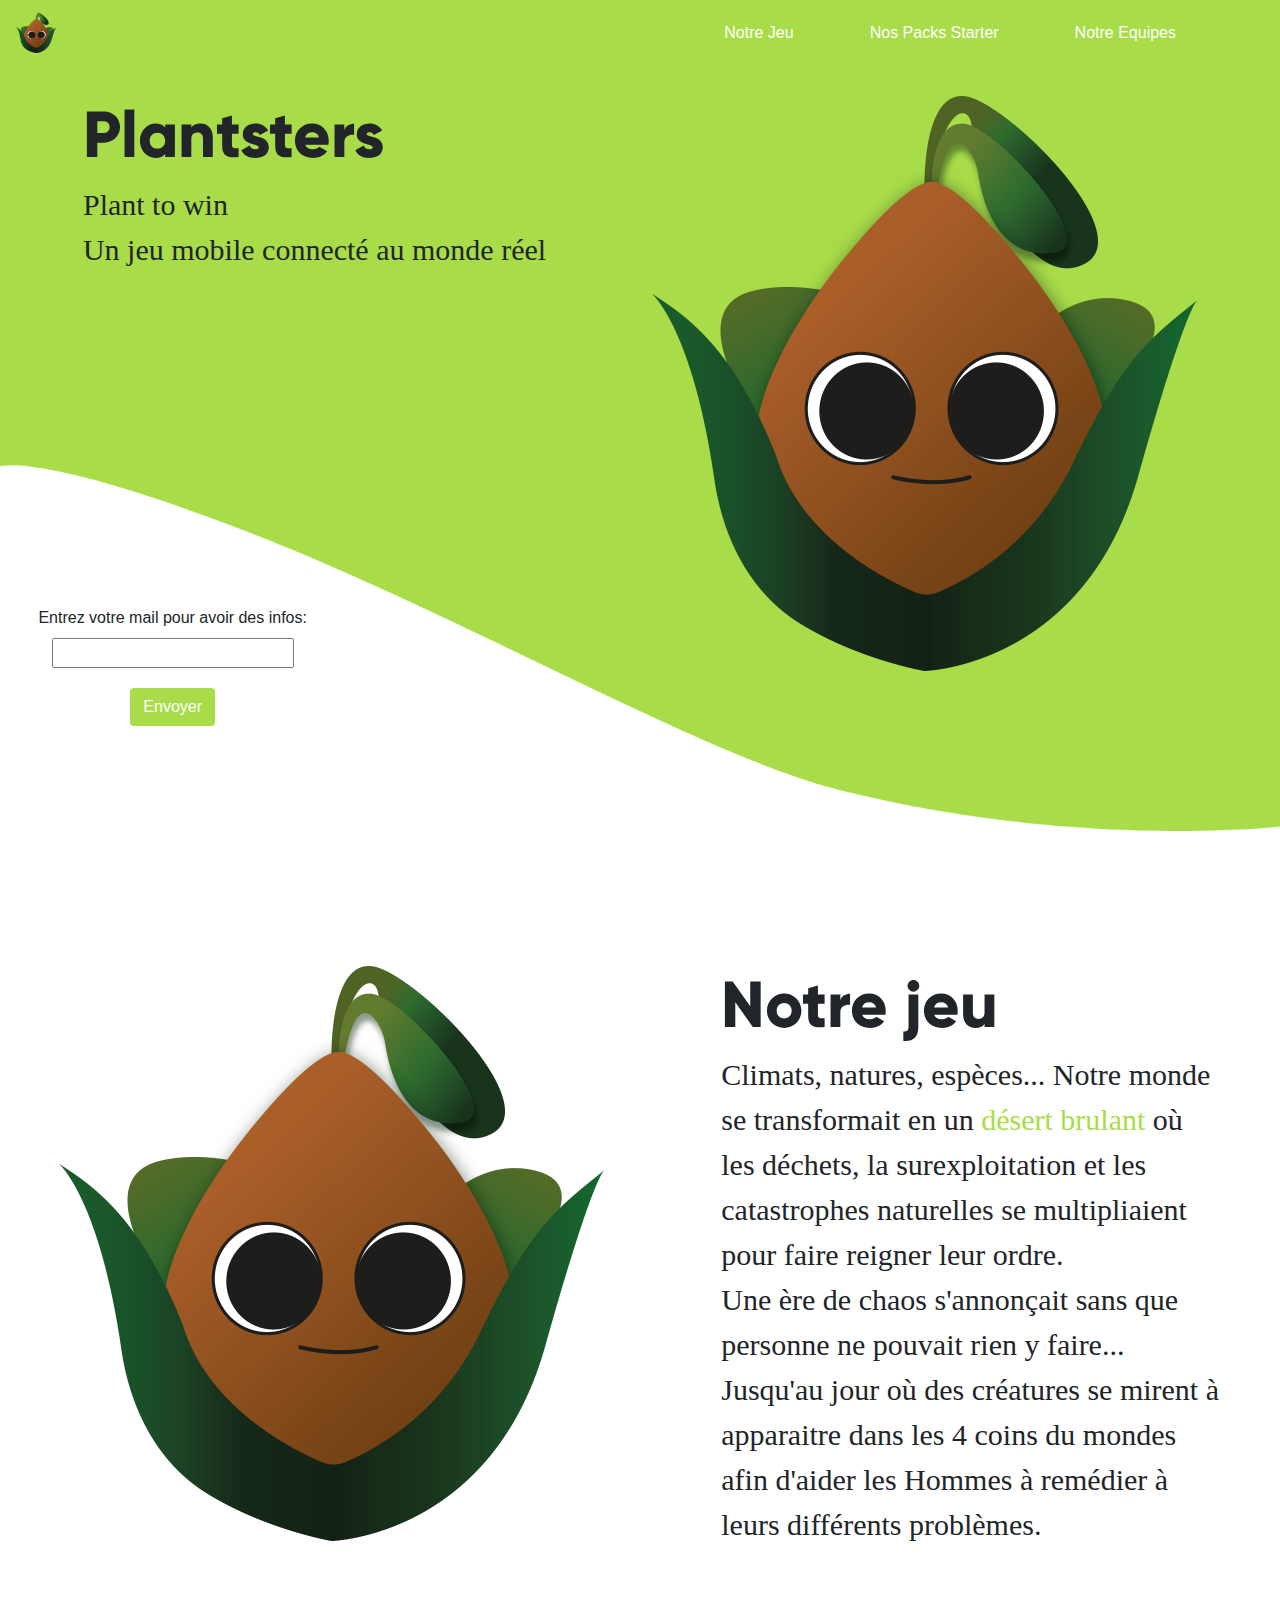
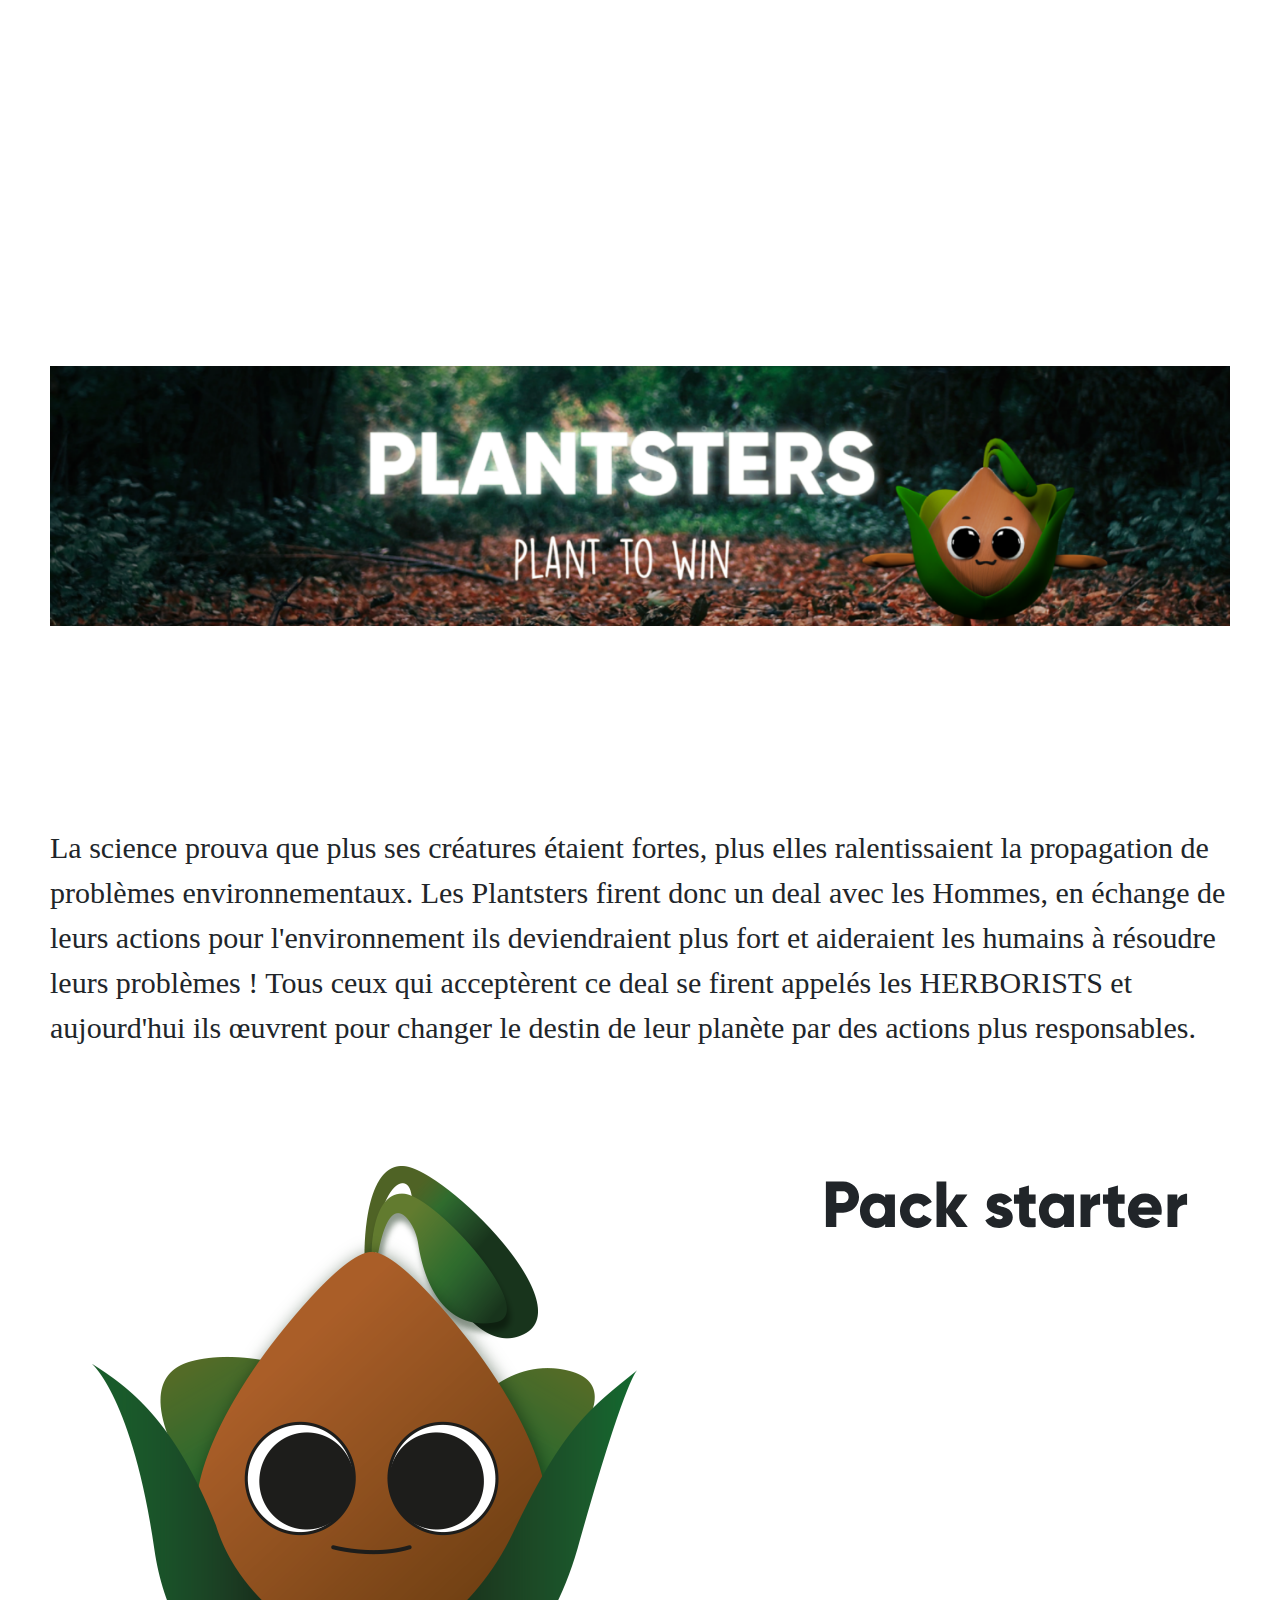
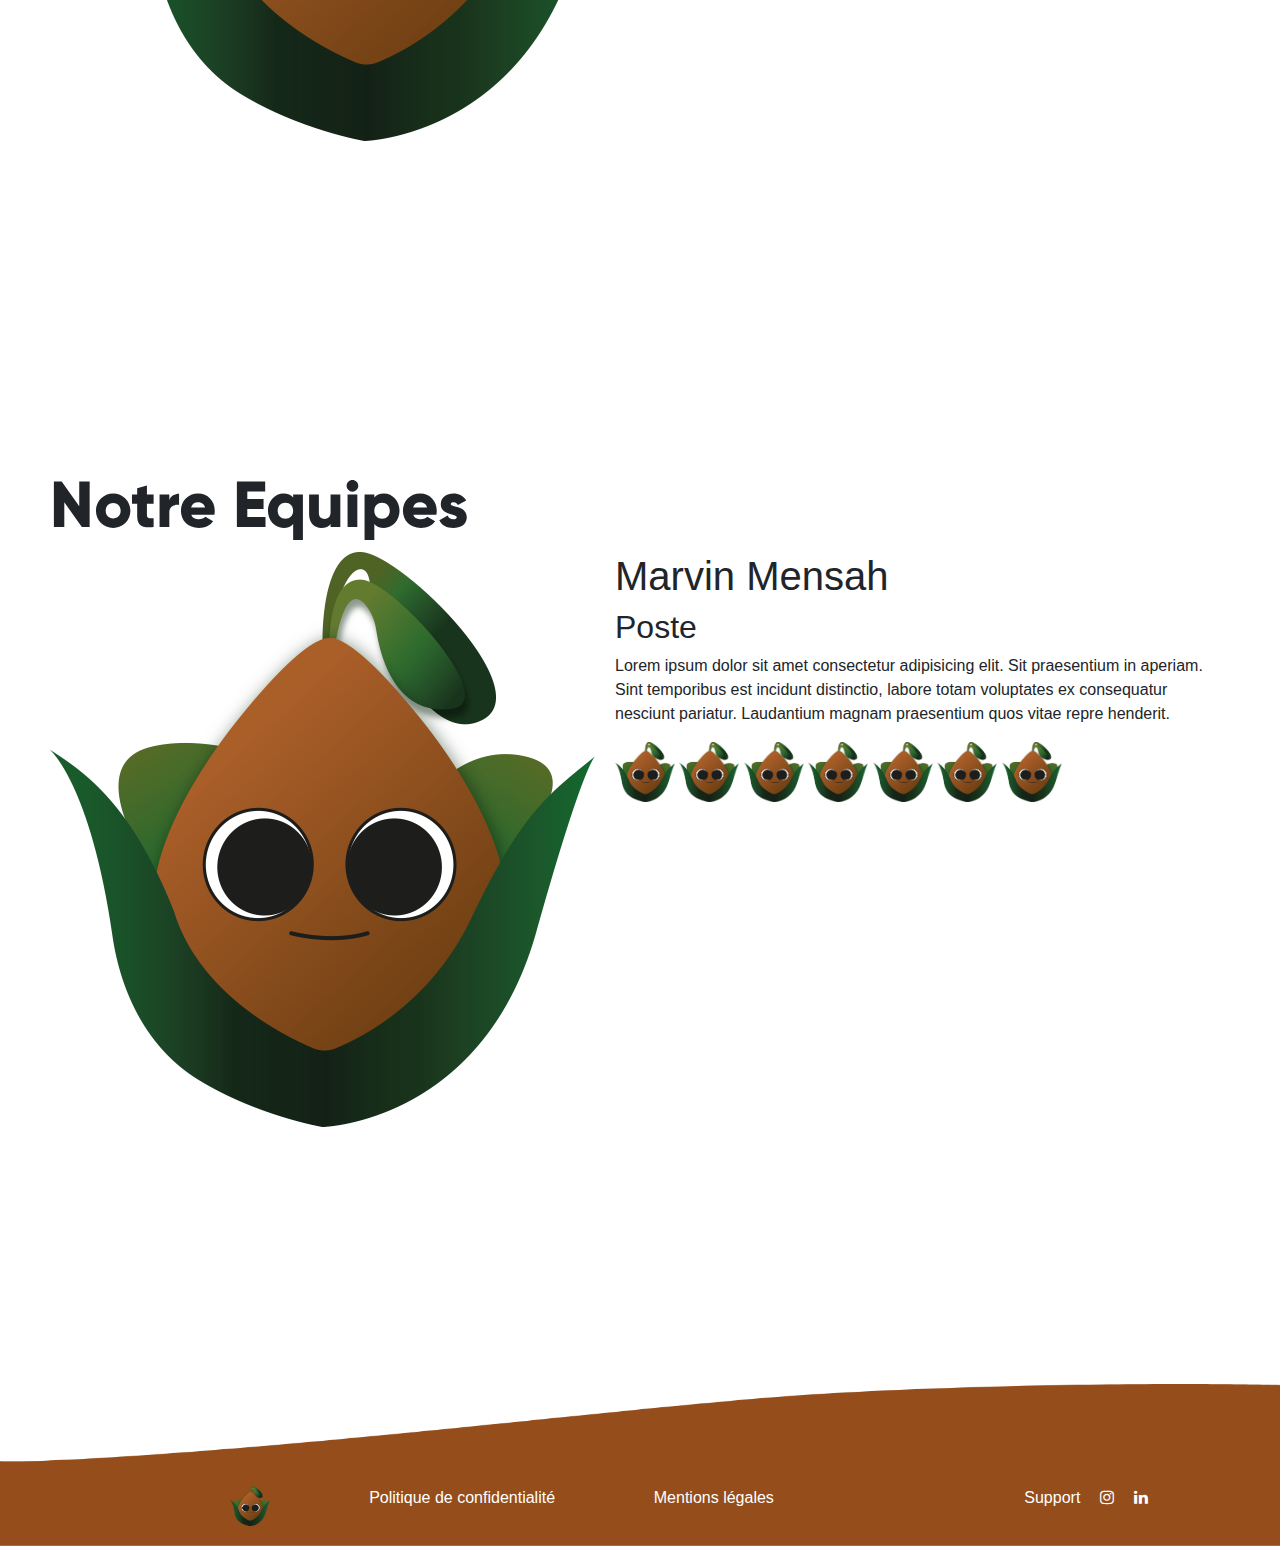
==== index.html @ a1c8909c "form" ====
<!DOCTYPE html>
<html lang="en">
  <head>
    <meta charset="UTF-8" />
    <meta name="viewport" content="width=device-width, initial-scale=1.0" />
    <meta http-equiv="X-UA-Compatible" content="ie=edge" />
    <title>Document</title>
    <link href="style.css" rel="stylesheet" />
    <link
      rel="stylesheet"
      href="./assets/font-awesome/css/font-awesome.min.css"
    />
    <link
      rel="stylesheet"
      href="https://maxcdn.bootstrapcdn.com/bootstrap/4.0.0/css/bootstrap.min.css"
      integrity="sha384-Gn5384xqQ1aoWXA+058RXPxPg6fy4IWvTNh0E263XmFcJlSAwiGgFAW/dAiS6JXm"
      crossorigin="anonymous"
    />
    <link href="assets/fonts/Gilroy-ExtraBold.otf" rel="stylesheet">
    <link href="assets/fonts/Gilroy-Light.otf" rel="stylesheet">
  </head>
  <body>
    <!-- NAVBAR -->
    <nav
      class="navbar navbar-expand-lg navbar-light sticky-top bgColorGreen"
      id="navbar"
    >
      <a class="navbar-brand" href="#">
        <img src="assets/imgs/logo.png" width="40" height="40" alt="" />
      </a>
      <button
        class="navbar-toggler"
        type="button"
        data-toggle="collapse"
        data-target="#navbarNavAltMarkup"
        aria-controls="navbarNavAltMarkup"
        aria-expanded="false"
        aria-label="Toggle navigation"
      >
        <span class="navbar-toggler-icon"></span>
      </button>
      <div class="collapse navbar-collapse" id="navbarNavAltMarkup">
        <ul class="navbar-nav ml-auto">
          <li>
            <a class="nav-item nav-link active" href="#section2">Notre Jeu</a>
          </li>
          <li>
            <a class="nav-item nav-link active" href="#section4"
              >Nos Packs Starter</a
            >
          </li>
          <li>
            <a class="nav-item nav-link active" href="#section5"
              >Notre Equipes
            </a>
          </li>
        </ul>
      </div>
    </nav>
    <!-- FIN NAVBAR -->

    <!-- 1 ECRAN -->
    <div class="flexContainerRow padding30 bgGreen" id="section1">
      <div>
        <h1 class="title">Plantsters</h1>
        <p class="text">
          Plant to win<br />Un jeu mobile connecté au monde réel
        </p>
      </div>

      <form action="" method="get" class="form">
        <div class="colForm">
          <label for="name">Entrez votre mail pour avoir des infos: </label>
          <input type="text" name="name" id="name" required>
          <button type="button" class="btn">Envoyer</button>
        </div>
      </form>

      <img src="./assets/imgs/logo.png" />
    </div>
    <!-- Fin 1 ECRAN -->
    <!-- 2 ECRAN -->
    <div class="flexContainerRow" id="section2">
      <img src="assets/imgs/logo.png" />
      <div class="textEcran2">
        <h1 class="title">Notre jeu</h1>
        <p class="text">
          Climats, natures, espèces... Notre monde se transformait en un
          <span class="colorGreen">désert brulant</span> où les déchets, la
          surexploitation et les catastrophes naturelles se multipliaient pour
          faire reigner leur ordre.<br />
          Une ère de chaos s'annonçait sans que personne ne pouvait rien y
          faire... Jusqu'au jour où des créatures se mirent à apparaitre dans
          les 4 coins du mondes afin d'aider les Hommes à remédier à leurs
          différents problèmes.
        </p>
      </div>
    </div>
    <!-- Fin 2 ECRAN -->
    <!-- 3 ECRAN -->
    <div class="flexContainerCol" id="section3">
      <img src="assets/imgs/banniere.png" />
      <p class="text">
        La science prouva que plus ses créatures étaient fortes, plus elles
        ralentissaient la propagation de problèmes environnementaux. Les
        Plantsters firent donc un deal avec les Hommes, en échange de leurs
        actions pour l'environnement ils deviendraient plus fort et aideraient
        les humains à résoudre leurs problèmes ! Tous ceux qui acceptèrent ce
        deal se firent appelés les HERBORISTS et aujourd'hui ils œuvrent pour
        changer le destin de leur planète par des actions plus responsables.
      </p>
    </div>
    <!-- Fin 3 ECRAN -->

    <!-- 4 ECRAN -->
    <div class="flexContainerRow" id="section4">
      <img src="assets/imgs/logo.png" />
      <h1 class="title">Pack starter</h1>
    </div>
    <!-- Fin 4 ECRAN -->

    <!-- 5 ECRAN -->
    <div class="flexContainerRow" id="section1">
      <div class="flexContainerCol">
          <h1 class="title">Notre Equipes</h1>
      
     
      <div class="flexContainerRow">
          <img src="assets/imgs/logo.png"></img>
          
          <div class="description-ekip">
              <h1> Marvin Mensah</h1>
              <h2> Poste</h2>
              <p> Lorem ipsum dolor sit amet consectetur adipisicing elit. Sit praesentium in 
                aperiam. Sint temporibus est incidunt distinctio, labore totam voluptates ex 
                consequatur nesciunt pariatur. Laudantium magnam praesentium quos vitae repre
                henderit.</p>

              <div class="profil-container">
                <img src="assets/imgs/logo.png"></img>
                <img src="assets/imgs/logo.png"></img>
                <img src="assets/imgs/logo.png"></img>
                <img src="assets/imgs/logo.png"></img>
                <img src="assets/imgs/logo.png"></img>
                <img src="assets/imgs/logo.png"></img>
                <img src="assets/imgs/logo.png"></img>

              </div>
          </div>
      </div>
    </div>
  </div>
    <!-- Fin 5 ECRAN -->
    <!-- Footer -->
    <div class="flexRow">
      <div class="gauche">
        <a href="#"
          ><img src="assets/imgs/logo.png" width="40" height="40" alt=""
        /></a>
        <a href="#">
          <p>Politique de confidentialité</p>
        </a>
        <a href="#">
          <p>Mentions légales</p>
        </a>
      </div>
      <div class="droit">
        <a class="item">
          <p>Support</p>
        </a>
        <a class="item">
          <i class="fa fa-instagram" aria-hidden="true"></i>
        </a>
        <a class="item">
          <i class="fa fa-linkedin" aria-hidden="true"></i>
        </a>
      </div>
    </div>
    <!-- Footer -->
  </body>
  <script src="script.js"></script>
</html>
---- style.css ----
/* fonts */

@font-face {
  font-family: "Gilroy-ExtraBold";
  src: url("assets/fonts/Gilroy-ExtraBold.otf");
}

#title {
  font-family: "Gilroy-ExtraBold";
}

.profil-container img {
  width: 60px;
  height: 60px;
  border-radius: 20px;
}

.description-ekip {
  padding-left: 20px;
}

.ml-auto {
  margin-right: 50px;
}
.nav-item {
  color: white !important;
}
.navbar-nav > li {
  padding-left: 30px;
  padding-right: 30px;
}
.flexContainerRow {
  height: 100vh;
  display: flex;
  justify-content: space-around;
  align-items: flex-start;
}
.title {
  font-family: "Gilroy-Bold";
  font-size: 65px;
}
.text {
  font-family: "Gilroy-Light";
  font-size: 30px;
}
.form {
  position: absolute;
  top: 60vh;
  left: 3vw;
}
.colForm {
  display: flex;
  flex-direction: column;
  align-items: center;
}
input {
  width: 90%;
}

.btn {
  margin-top: 20px;
  background-color: #a8dd49;
  color: white;
}
.padding30 {
  padding: 30px;
}
.bgGreen {
  background: url(./assets/imgs/bgGreen.png);
  background-position: top;
  background-size: 100% 85%;
  background-repeat: no-repeat;
  position: relative;
}
.bgColorGreen {
  background-color: #a8dd49;
}

.bgColorBlack {
  /* background-color: #272727; */
  background: #944d1b;
}
.colorGreen {
  color: #a8dd49;
}
.textEcran2 {
  max-width: 500px;
}
.flexContainerCol {
  padding: 0 50px;
  height: 100vh;
  display: flex;
  flex-direction: column;
  justify-content: space-around;
}

.flexRow {
  height: 20vh;
  display: flex;
  justify-content: space-evenly;
  flex-grow: 1;
  align-items: flex-end;
  padding-bottom: 20px;
  background-image: url(./assets/imgs/bgBrown.png);
  background-position: bottom;
  background-size: 100% 90%;
  background-repeat: no-repeat;
}

.gauche {
  display: flex;
  justify-content: space-evenly;
  flex-grow: 0.5;
}
.droit {
  display: flex;
  justify-content: space-evenly;
}
.item {
  padding-left: 20px;
}
a,
.item {
  text-decoration: none;
  color: white !important;
}
.fa-instagram,
.fa-linkedin {
  color: white;
}
/* i {
  font-size: 24px;
} */
/*import font*/
@font-face {
  font-family: "Gilroy-Light";
  src: url("./assets/fonts/Gilroy-Light.otf");

  font-family: "Gilroy-Bold";
  src: url("./assets/fonts/Gilroy-ExtraBold.otf");
}
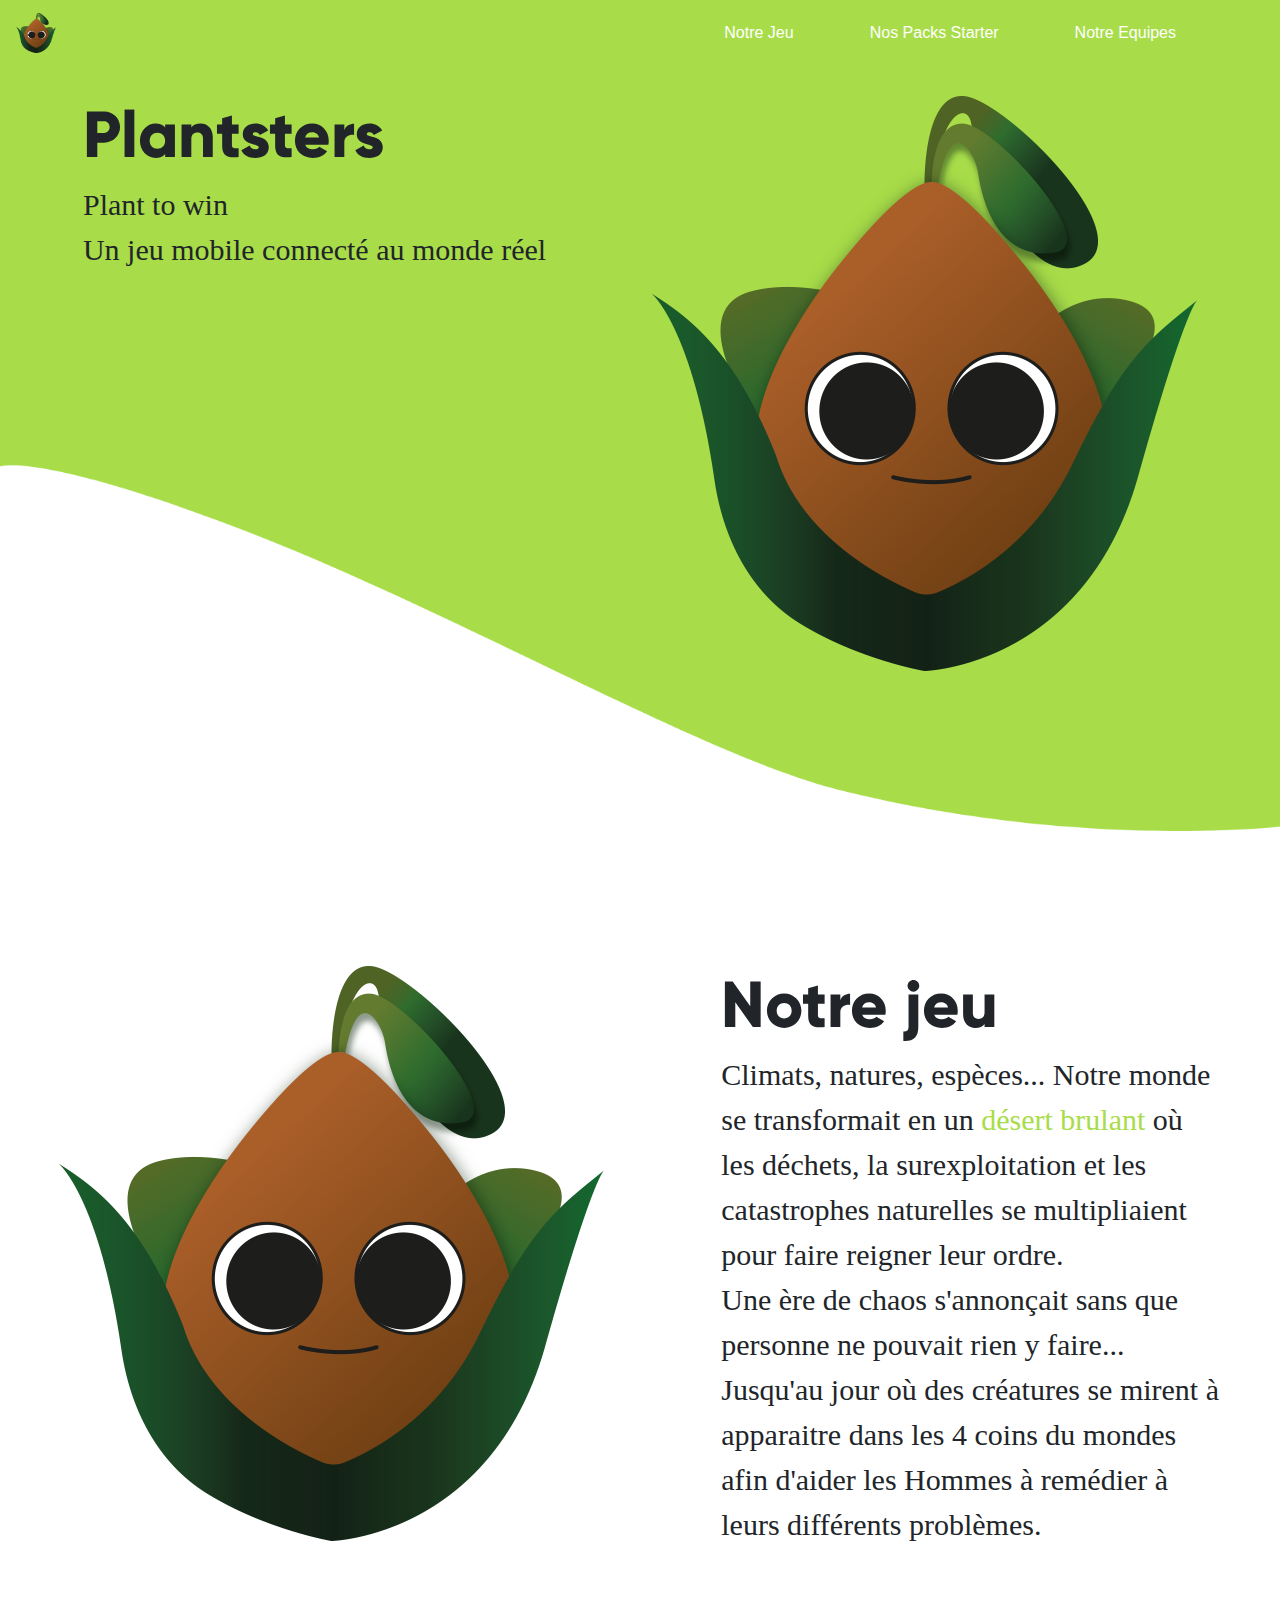
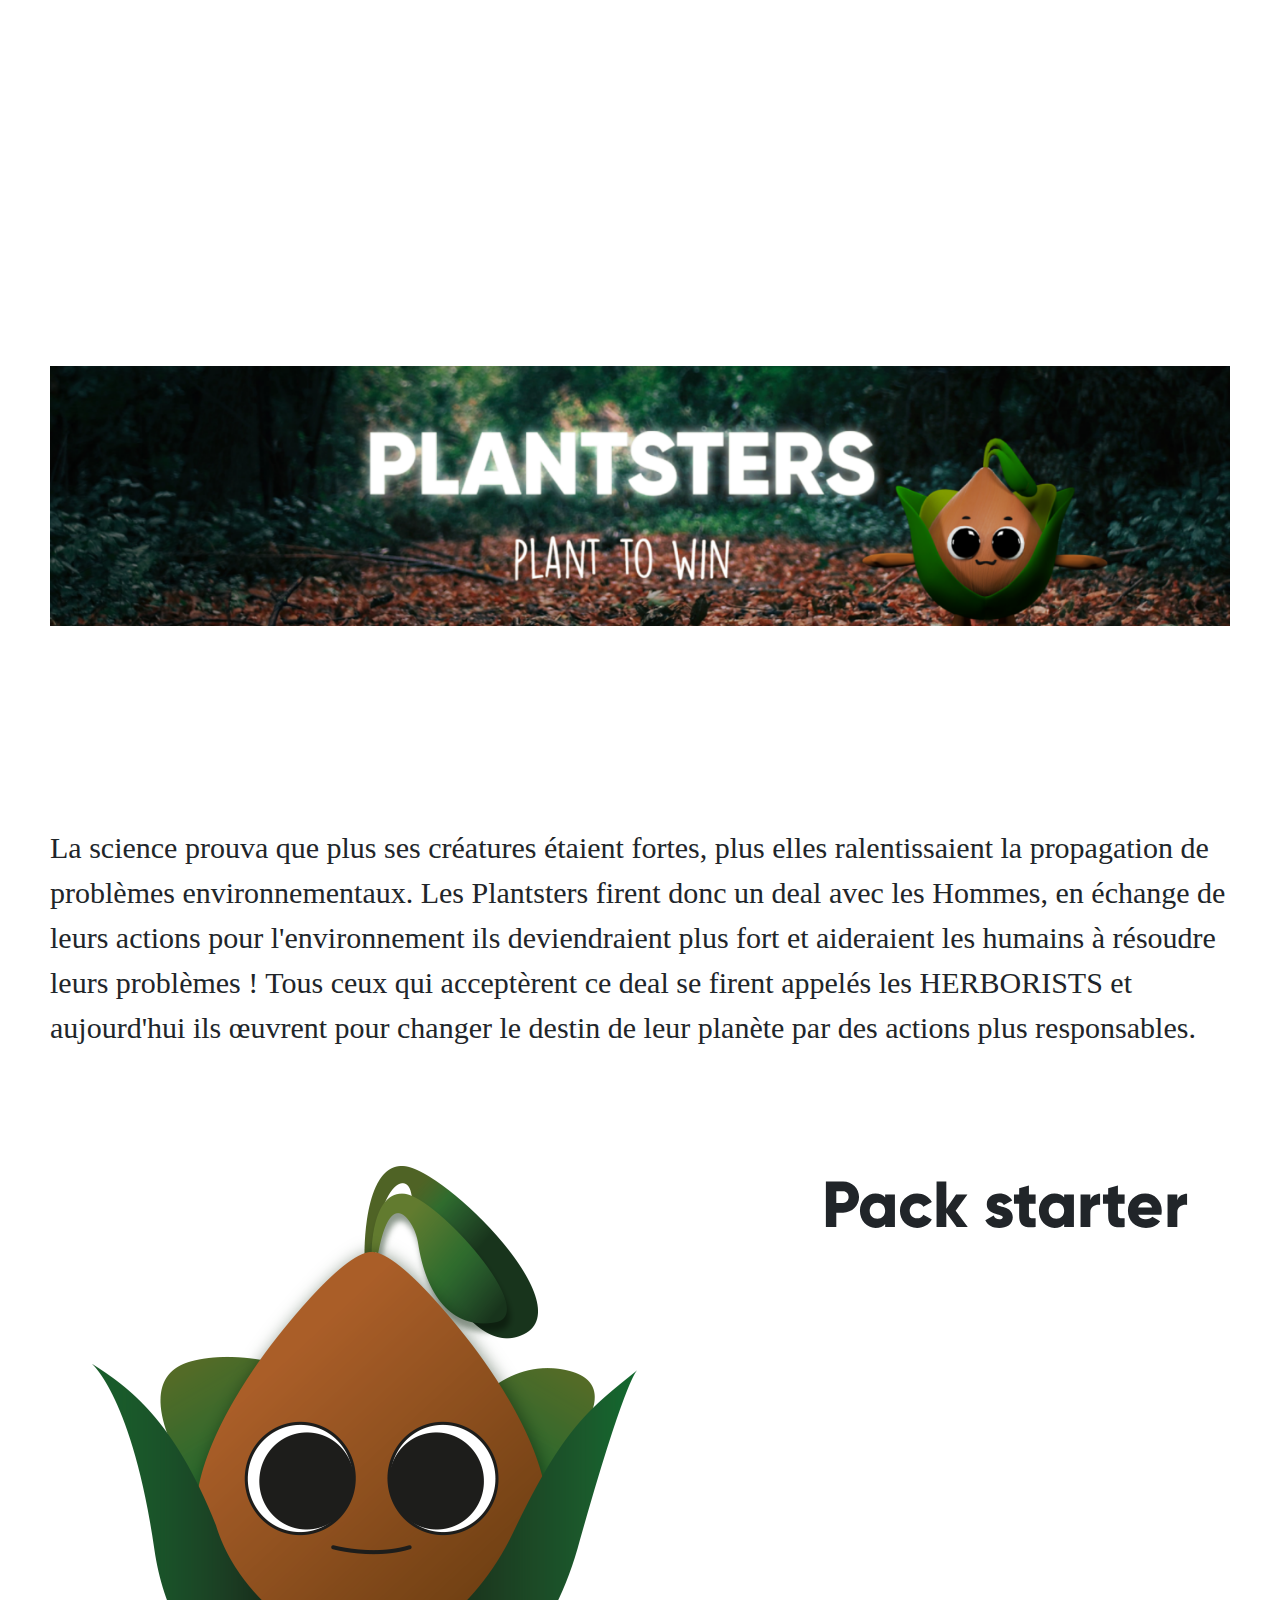
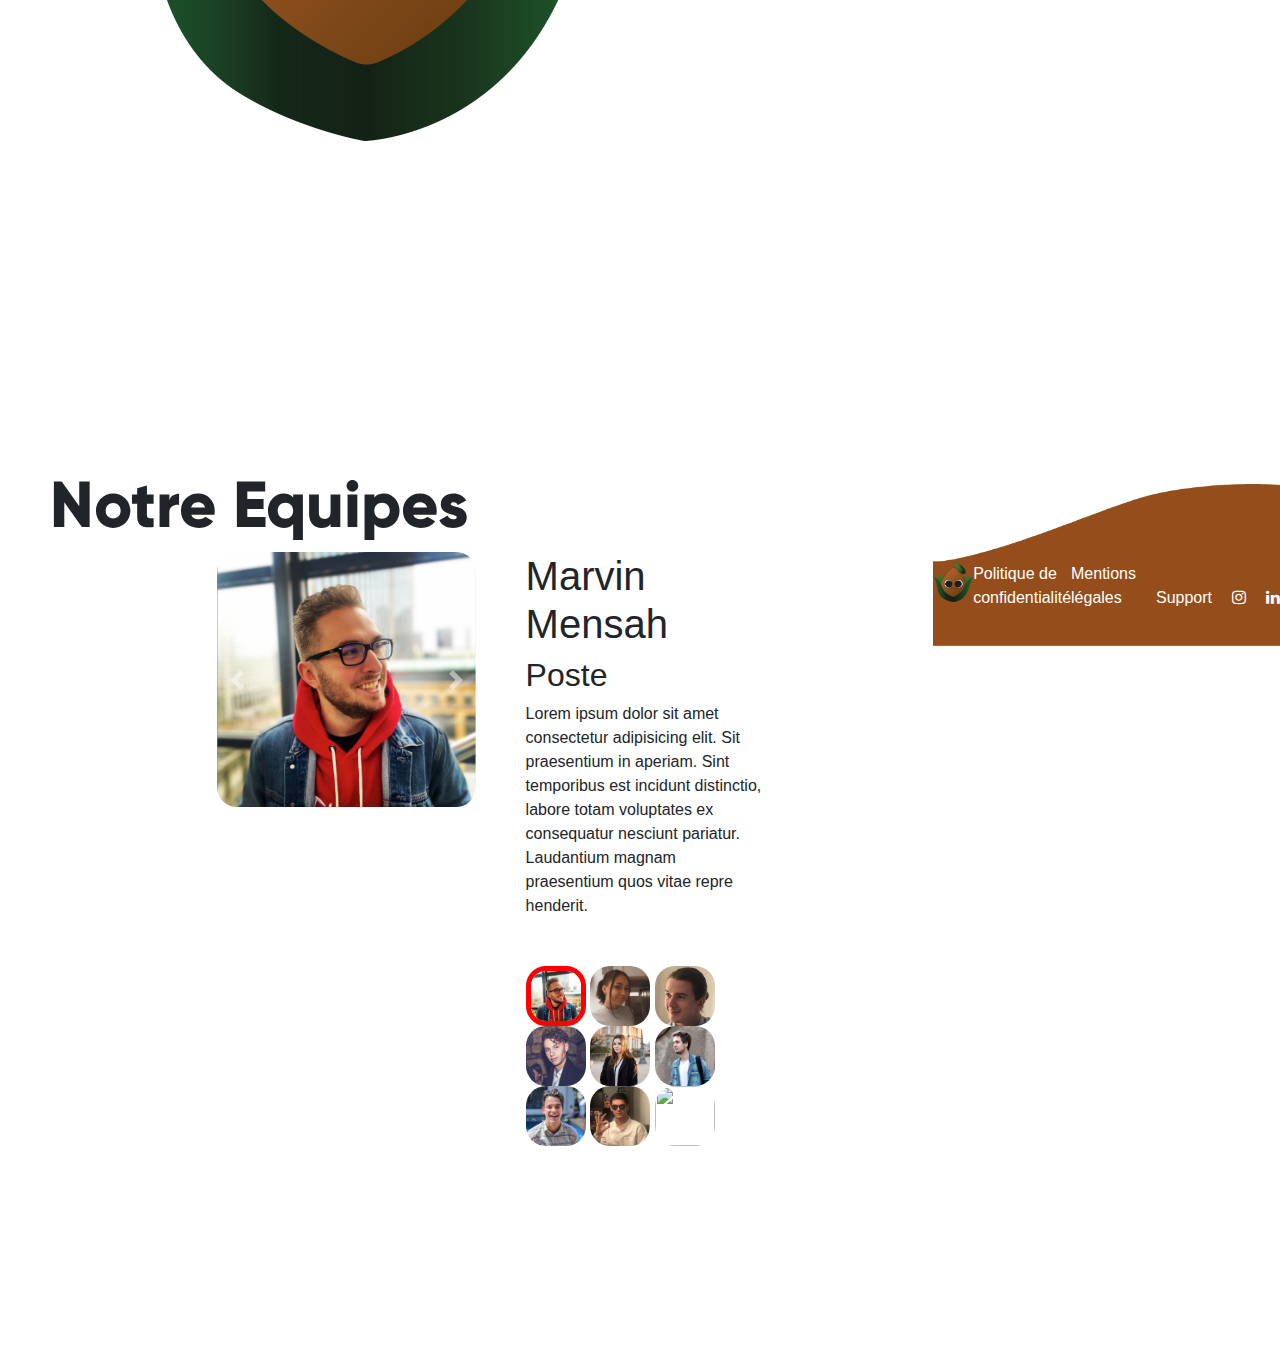
==== commit 80f0f43b: "oe" ====
--- a/index.html
+++ b/index.html
@@ -67,15 +67,6 @@
           Plant to win<br />Un jeu mobile connecté au monde réel
         </p>
       </div>
-
-      <form action="" method="get" class="form">
-        <div class="colForm">
-          <label for="name">Entrez votre mail pour avoir des infos: </label>
-          <input type="text" name="name" id="name" required>
-          <button type="button" class="btn">Envoyer</button>
-        </div>
-      </form>
-
       <img src="./assets/imgs/logo.png" />
     </div>
     <!-- Fin 1 ECRAN -->
@@ -126,27 +117,85 @@
       
      
       <div class="flexContainerRow">
-          <img src="assets/imgs/logo.png"></img>
+         
+
+     
+       
+       <div class="row pl-5 w-75">
+        <div class="col">
+            <div id="carouselExampleIndicators" class="carousel slide" data-ride="carousel">
+               
           
-          <div class="description-ekip">
+            <div class="carousel-inner ">
+                  
+                  <div class="carousel-item active">
+                      <img class="d-block w-100" src="assets/imgs/aurelien.png" alt="First slide">
+                  </div>
+
+                  <div class="carousel-item">
+                    <img class="d-block w-100" src="assets/imgs/ambre.png" alt="Second slide">
+                  </div>
+
+                   <div class="carousel-item">
+                    <img class="d-block w-100" src="assets/imgs/Etienne.jpeg" alt="Third slide">
+                  </div>
+
+                  <div class="carousel-item">
+                    <img class="d-block w-100" src="assets/imgs/ryad.jpg" alt="Fourth slide">
+                  </div>
+
+                  <div class="carousel-item">
+                    <img class="d-block w-100" src="assets/imgs/Domitille.jpg" alt="Fifth slide">
+                  </div>
+
+                  <div class="carousel-item">
+                    <img class="d-block w-100" src="assets/imgs/julien.png" alt="Sixth slide">
+                  </div>
+
+              
+
+                </div>
+
+                <a class="carousel-control-prev" href="#carouselExampleIndicators" role="button" data-slide="prev">
+                    <span class="carousel-control-prev-icon" aria-hidden="true"></span>
+                    <span class="sr-only">Previous</span>
+                </a>
+                <a class="carousel-control-next" href="#carouselExampleIndicators" role="button" data-slide="next">
+                    <span class="carousel-control-next-icon" aria-hidden="true"></span>
+                    <span class="sr-only">Next</span>
+                </a>
+              </div>
+              
+          </div>
+          <div class="col"  >
+            <div class="description-ekip">
               <h1> Marvin Mensah</h1>
               <h2> Poste</h2>
-              <p> Lorem ipsum dolor sit amet consectetur adipisicing elit. Sit praesentium in 
+              <p class="mb-5"> Lorem ipsum dolor sit amet consectetur adipisicing elit. Sit praesentium in 
                 aperiam. Sint temporibus est incidunt distinctio, labore totam voluptates ex 
                 consequatur nesciunt pariatur. Laudantium magnam praesentium quos vitae repre
                 henderit.</p>
 
-              <div class="profil-container">
-                <img src="assets/imgs/logo.png"></img>
-                <img src="assets/imgs/logo.png"></img>
-                <img src="assets/imgs/logo.png"></img>
-                <img src="assets/imgs/logo.png"></img>
-                <img src="assets/imgs/logo.png"></img>
-                <img src="assets/imgs/logo.png"></img>
-                <img src="assets/imgs/logo.png"></img>
+              <div class="profil-container" id="profilContainer">
+                <img class="active" src="assets/imgs/aurelien.png"></img>
+                <img src="assets/imgs/ambre.png"></img>
+                <img src="assets/imgs/Etienne.jpeg"></img>
+                <img src="assets/imgs/ryad.jpg"></img>
+                <img src="assets/imgs/Domitille.jpg"></img>
+                <img src="assets/imgs/julien.png"></img>
+                <img src="assets/imgs/paul.jpeg"></img>
+                <img src="assets/imgs/alexandre.jpg"></img>
+                <img src="assets/imgs/marvin.png"></img>
 
               </div>
+
+
           </div>
+        </div>
+  
+        <!---->
+           
+          
       </div>
     </div>
   </div>
@@ -178,5 +227,10 @@
     </div>
     <!-- Footer -->
   </body>
+
+
+  <script src="https://code.jquery.com/jquery-3.5.1.slim.min.js" integrity="sha384-DfXdz2htPH0lsSSs5nCTpuj/zy4C+OGpamoFVy38MVBnE+IbbVYUew+OrCXaRkfj" crossorigin="anonymous"></script>
+  <script src="https://cdn.jsdelivr.net/npm/bootstrap@4.5.3/dist/js/bootstrap.min.js" integrity="sha384-w1Q4orYjBQndcko6MimVbzY0tgp4pWB4lZ7lr30WKz0vr/aWKhXdBNmNb5D92v7s" crossorigin="anonymous"></script>
+
   <script src="script.js"></script>
 </html>
--- a/style.css
+++ b/style.css
@@ -1,18 +1,20 @@
 /* fonts */
 
 @font-face {
-  font-family: "Gilroy-ExtraBold";
-  src: url("assets/fonts/Gilroy-ExtraBold.otf");
+    font-family: "Gilroy-ExtraBold";
+    src: url("assets/fonts/Gilroy-ExtraBold.otf");
 }
 
 #title {
   font-family: "Gilroy-ExtraBold";
+
 }
 
 .profil-container img {
   width: 60px;
   height: 60px;
   border-radius: 20px;
+  
 }
 
 .description-ekip {
@@ -43,34 +45,19 @@
   font-family: "Gilroy-Light";
   font-size: 30px;
 }
-.form {
-  position: absolute;
-  top: 60vh;
-  left: 3vw;
-}
-.colForm {
-  display: flex;
-  flex-direction: column;
-  align-items: center;
-}
-input {
-  width: 90%;
-}
-
-.btn {
-  margin-top: 20px;
-  background-color: #a8dd49;
-  color: white;
-}
 .padding30 {
   padding: 30px;
 }
+
+.profil-container .active {
+  border: 5px solid red;
+}
+
 .bgGreen {
   background: url(./assets/imgs/bgGreen.png);
   background-position: top;
   background-size: 100% 85%;
   background-repeat: no-repeat;
-  position: relative;
 }
 .bgColorGreen {
   background-color: #a8dd49;
@@ -92,6 +79,14 @@
   display: flex;
   flex-direction: column;
   justify-content: space-around;
+}
+
+.carousel-inner {
+  width: 30%;
+}
+
+.carousel-inner img  {
+  border-radius: 20px;
 }
 
 .flexRow {
@@ -128,6 +123,8 @@
 .fa-linkedin {
   color: white;
 }
+
+
 /* i {
   font-size: 24px;
 } */
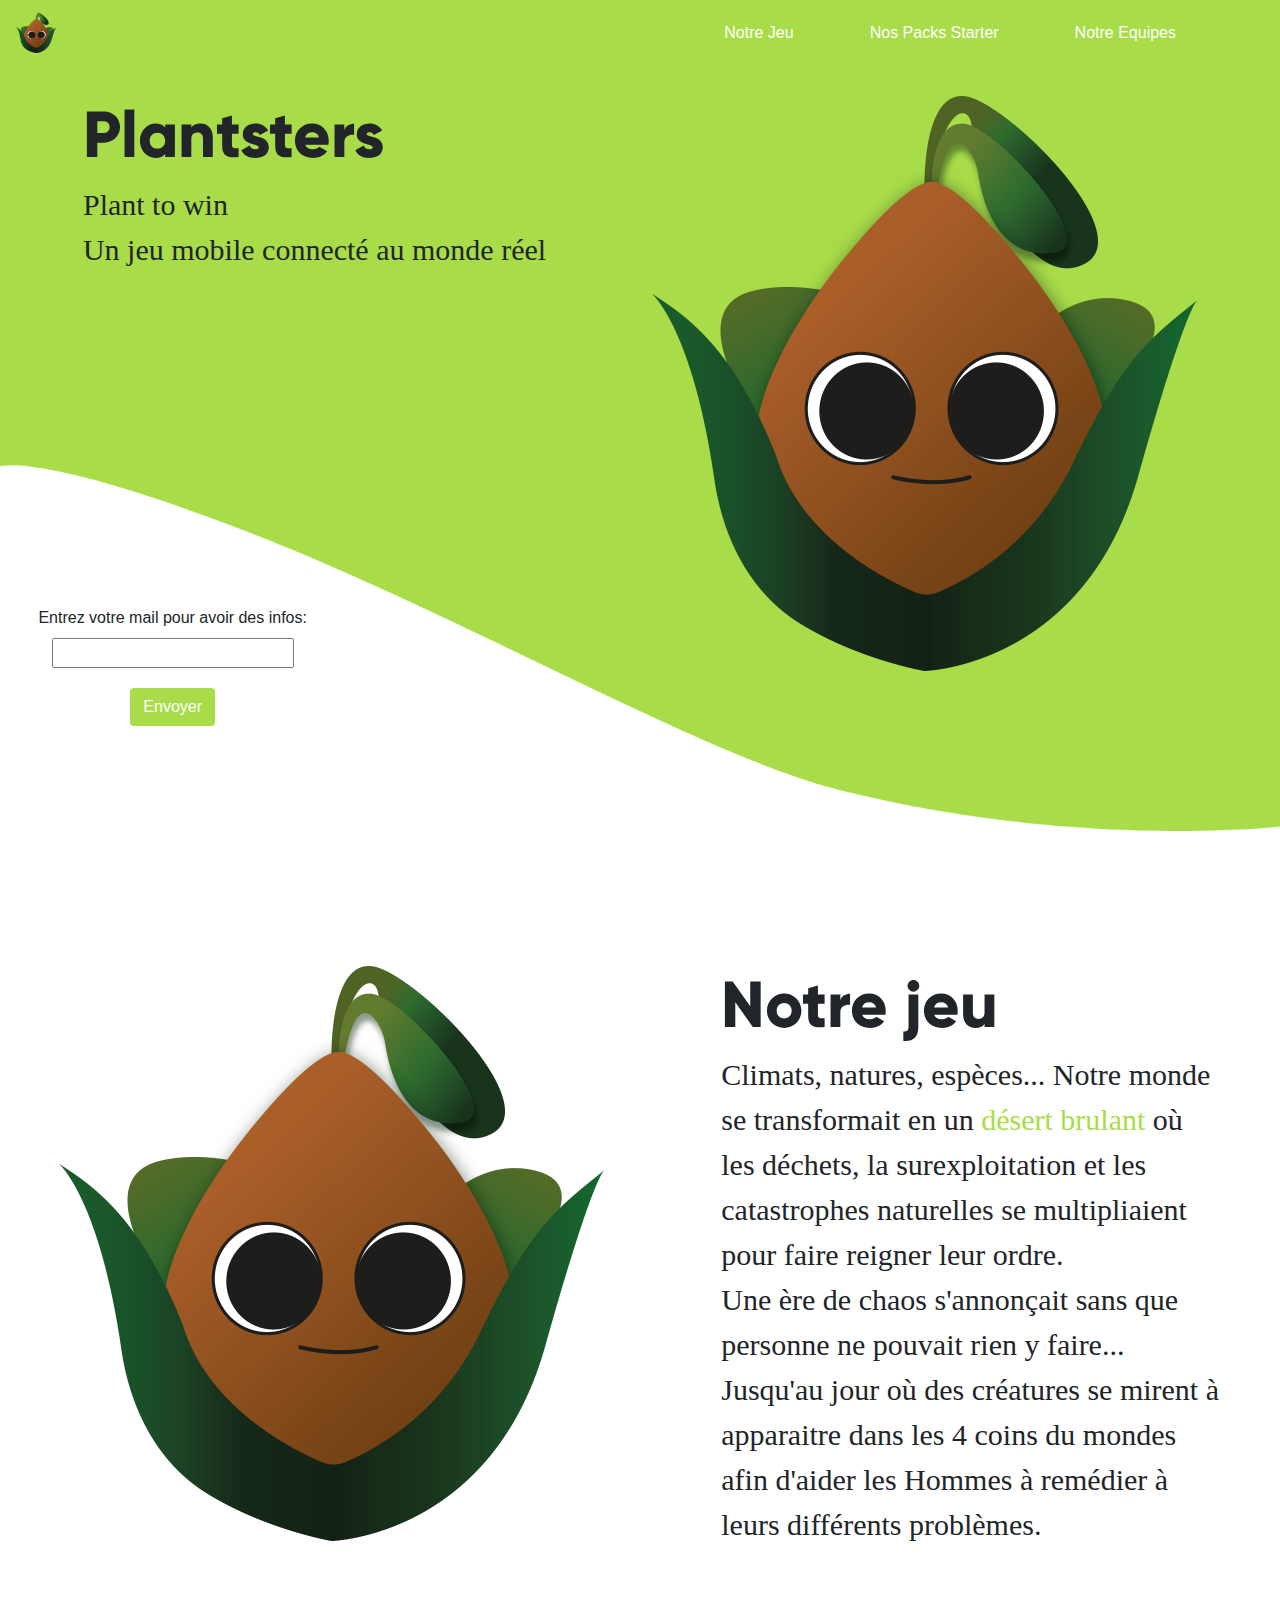
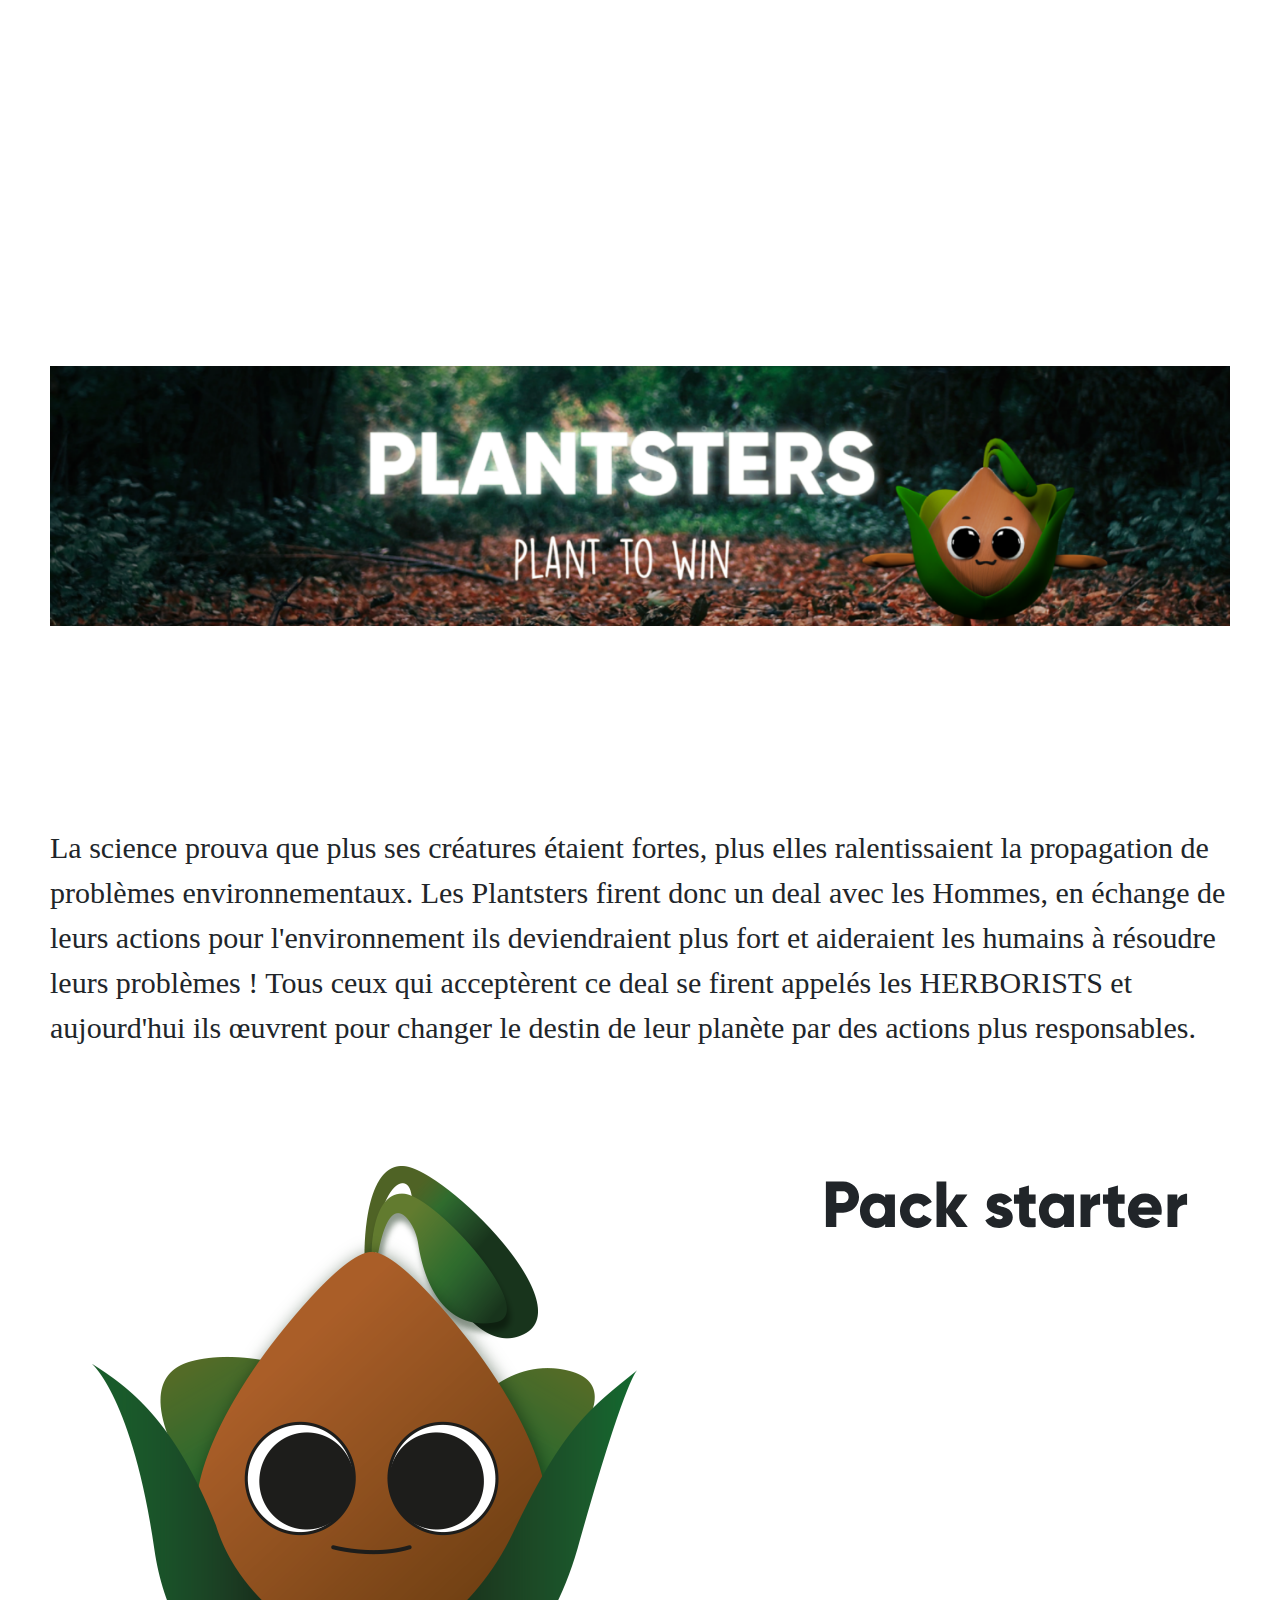
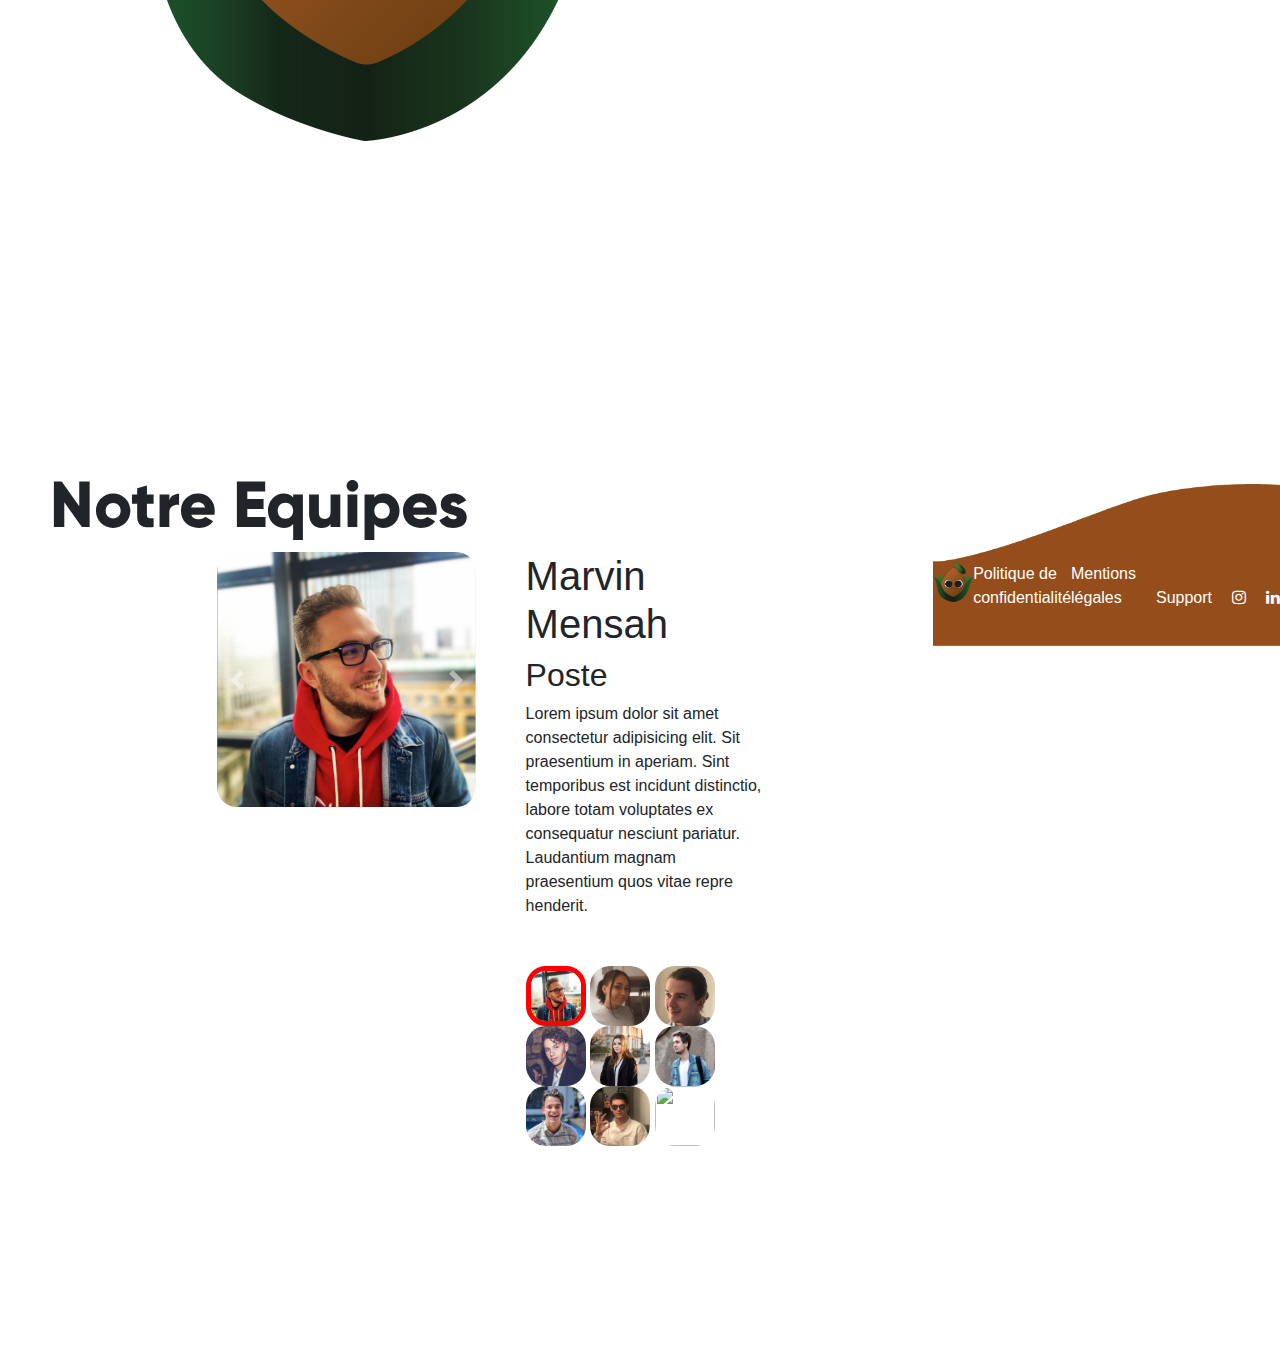
==== commit b4dcdb8c: "Merge branch 'master' of https://github.com/etsec-cloud/site-hackathon" ====
--- a/index.html
+++ b/index.html
@@ -67,6 +67,15 @@
           Plant to win<br />Un jeu mobile connecté au monde réel
         </p>
       </div>
+
+      <form action="" method="get" class="form">
+        <div class="colForm">
+          <label for="name">Entrez votre mail pour avoir des infos: </label>
+          <input type="text" name="name" id="name" required>
+          <button type="button" class="btn">Envoyer</button>
+        </div>
+      </form>
+
       <img src="./assets/imgs/logo.png" />
     </div>
     <!-- Fin 1 ECRAN -->
@@ -188,8 +197,6 @@
                 <img src="assets/imgs/marvin.png"></img>
 
               </div>
-
-
           </div>
         </div>
   
--- a/style.css
+++ b/style.css
@@ -1,20 +1,18 @@
 /* fonts */
 
 @font-face {
-    font-family: "Gilroy-ExtraBold";
-    src: url("assets/fonts/Gilroy-ExtraBold.otf");
+  font-family: "Gilroy-ExtraBold";
+  src: url("assets/fonts/Gilroy-ExtraBold.otf");
 }
 
 #title {
   font-family: "Gilroy-ExtraBold";
-
 }
 
 .profil-container img {
   width: 60px;
   height: 60px;
   border-radius: 20px;
-  
 }
 
 .description-ekip {
@@ -45,6 +43,25 @@
   font-family: "Gilroy-Light";
   font-size: 30px;
 }
+.form {
+  position: absolute;
+  top: 60vh;
+  left: 3vw;
+}
+.colForm {
+  display: flex;
+  flex-direction: column;
+  align-items: center;
+}
+input {
+  width: 90%;
+}
+
+.btn {
+  margin-top: 20px;
+  background-color: #a8dd49;
+  color: white;
+}
 .padding30 {
   padding: 30px;
 }
@@ -58,6 +75,7 @@
   background-position: top;
   background-size: 100% 85%;
   background-repeat: no-repeat;
+  position: relative;
 }
 .bgColorGreen {
   background-color: #a8dd49;
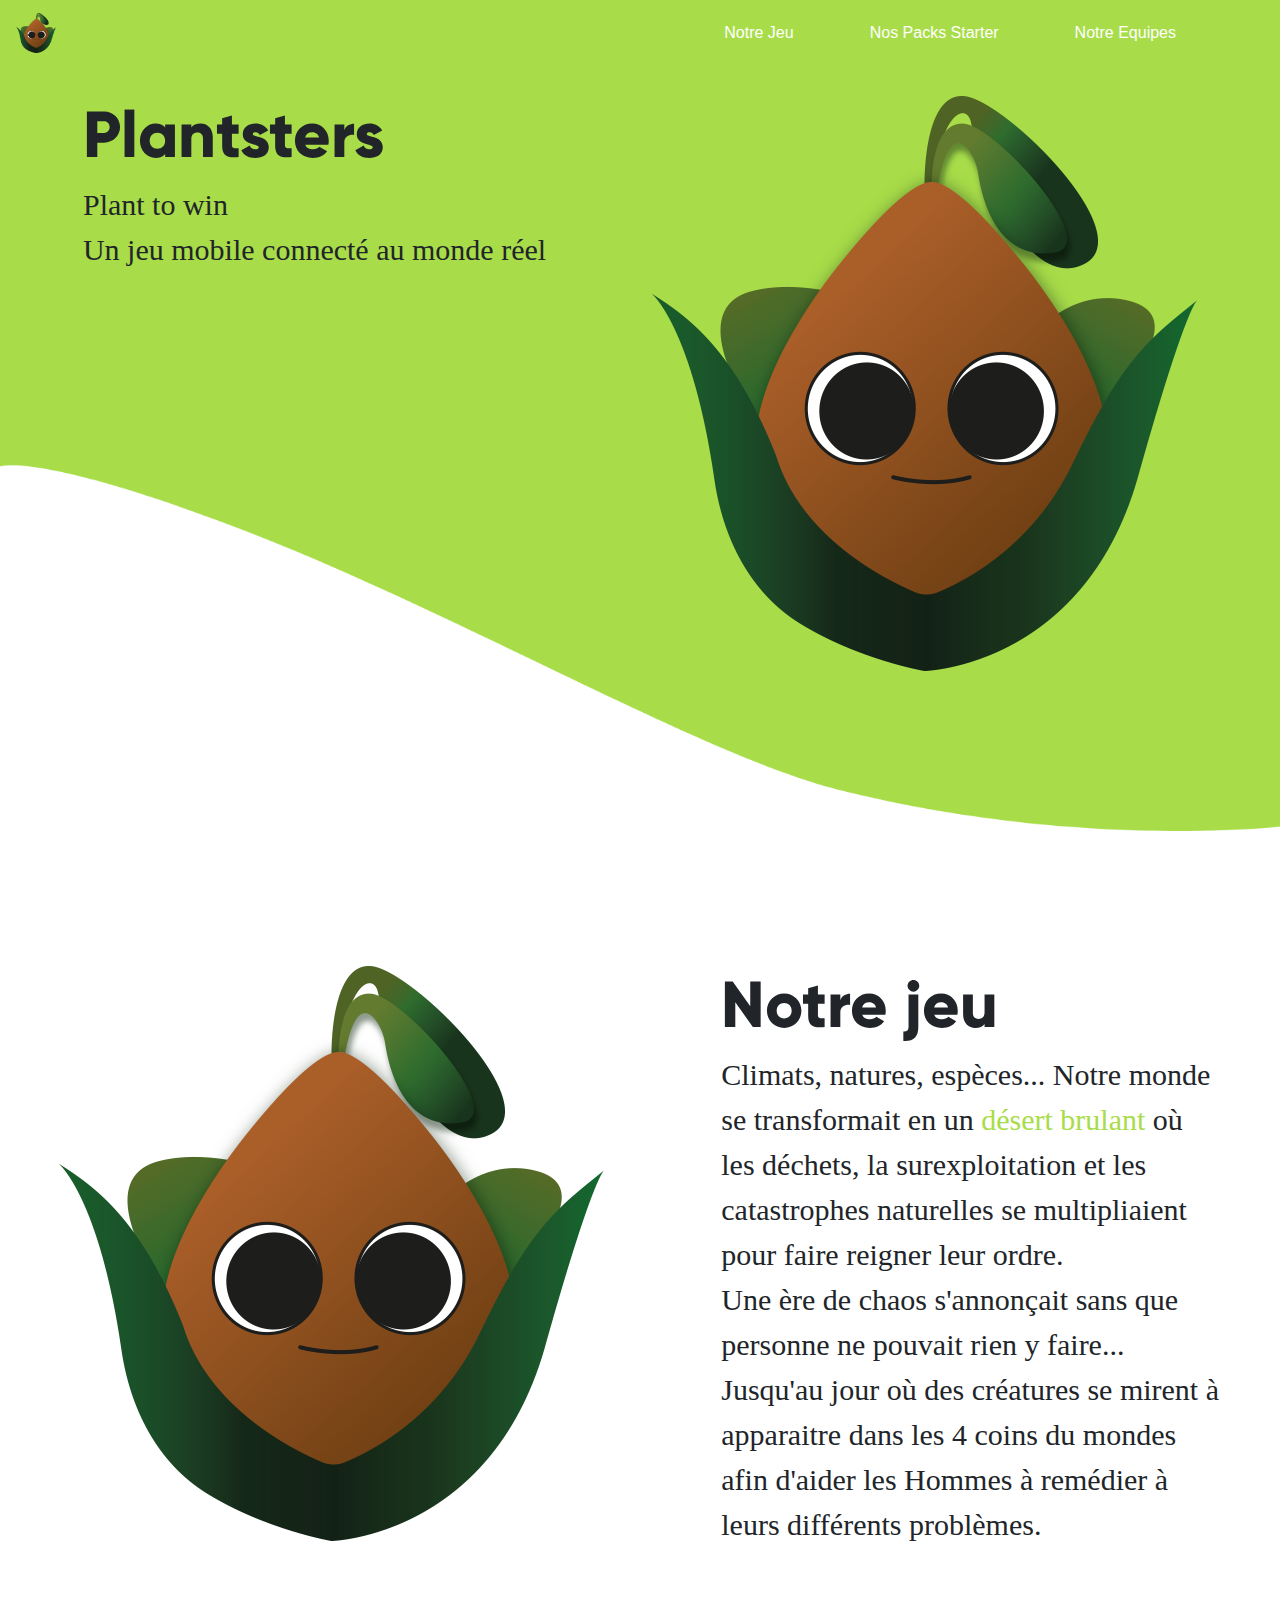
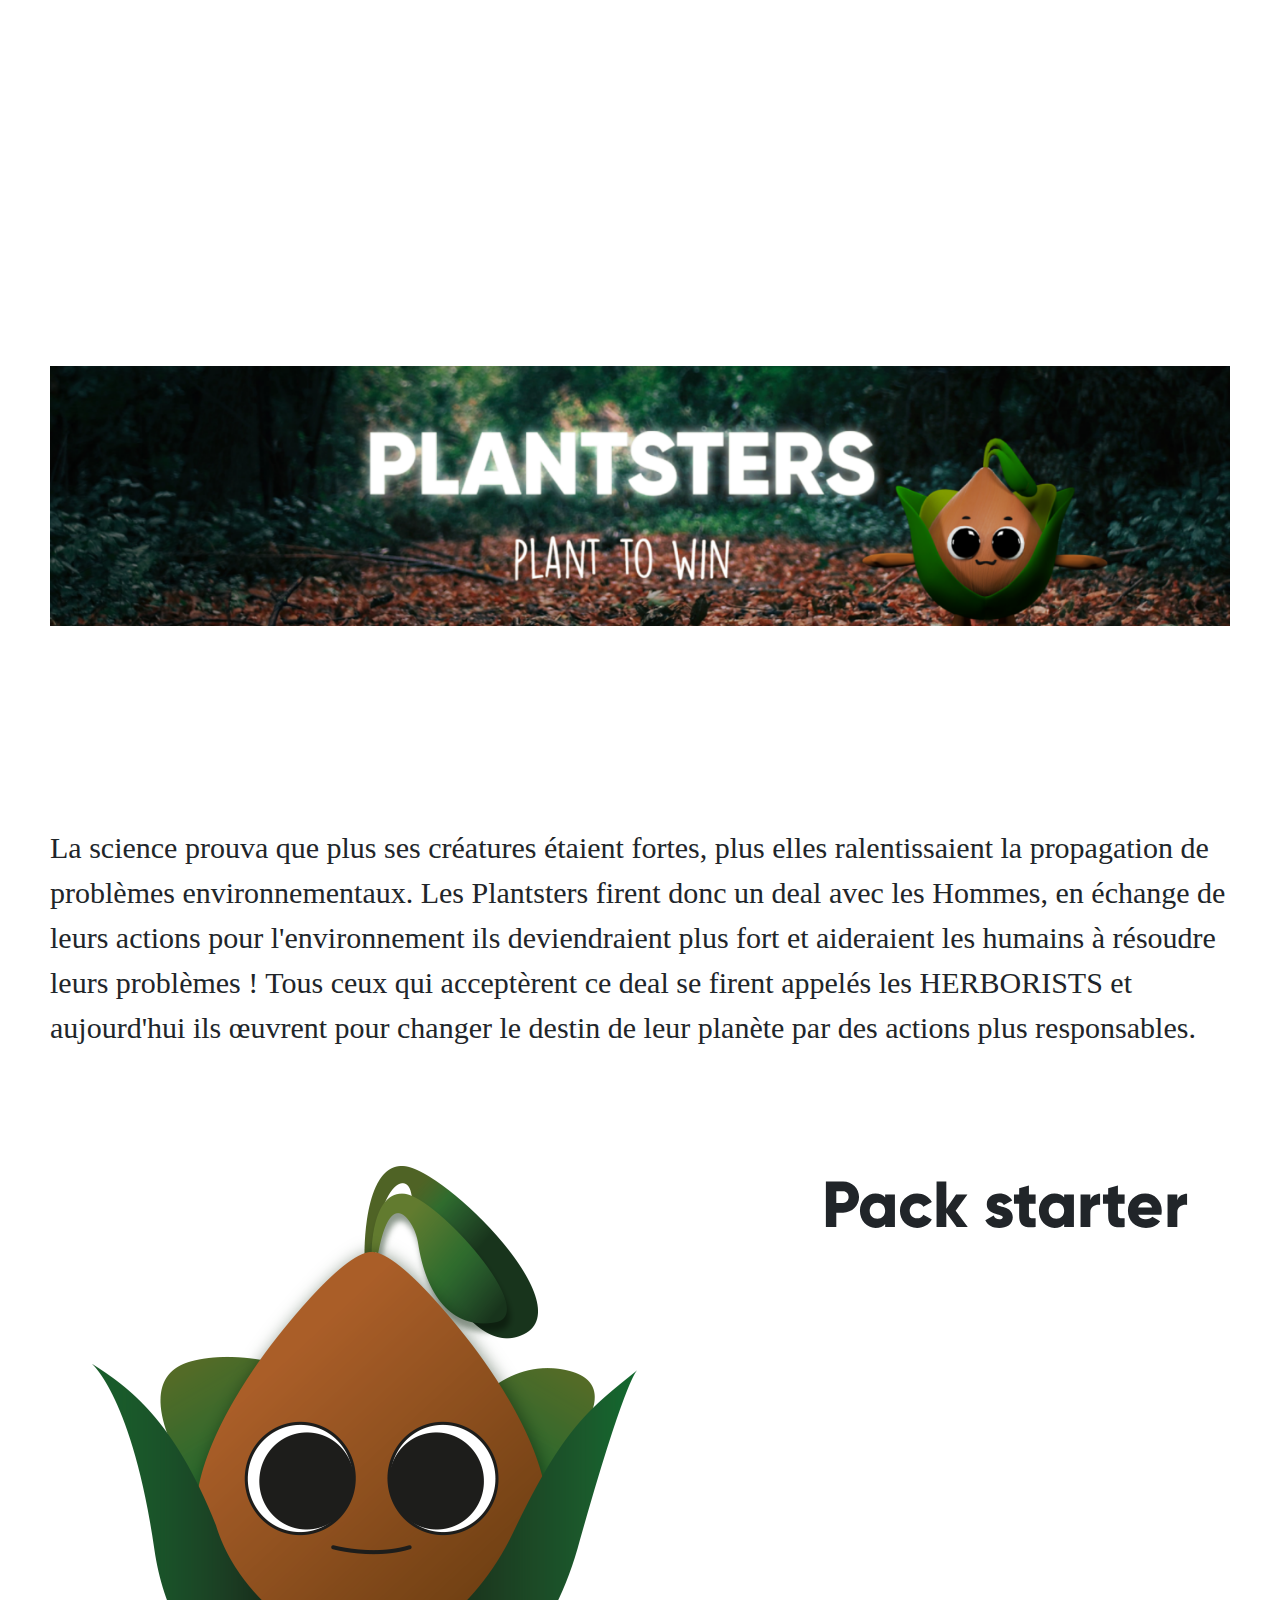
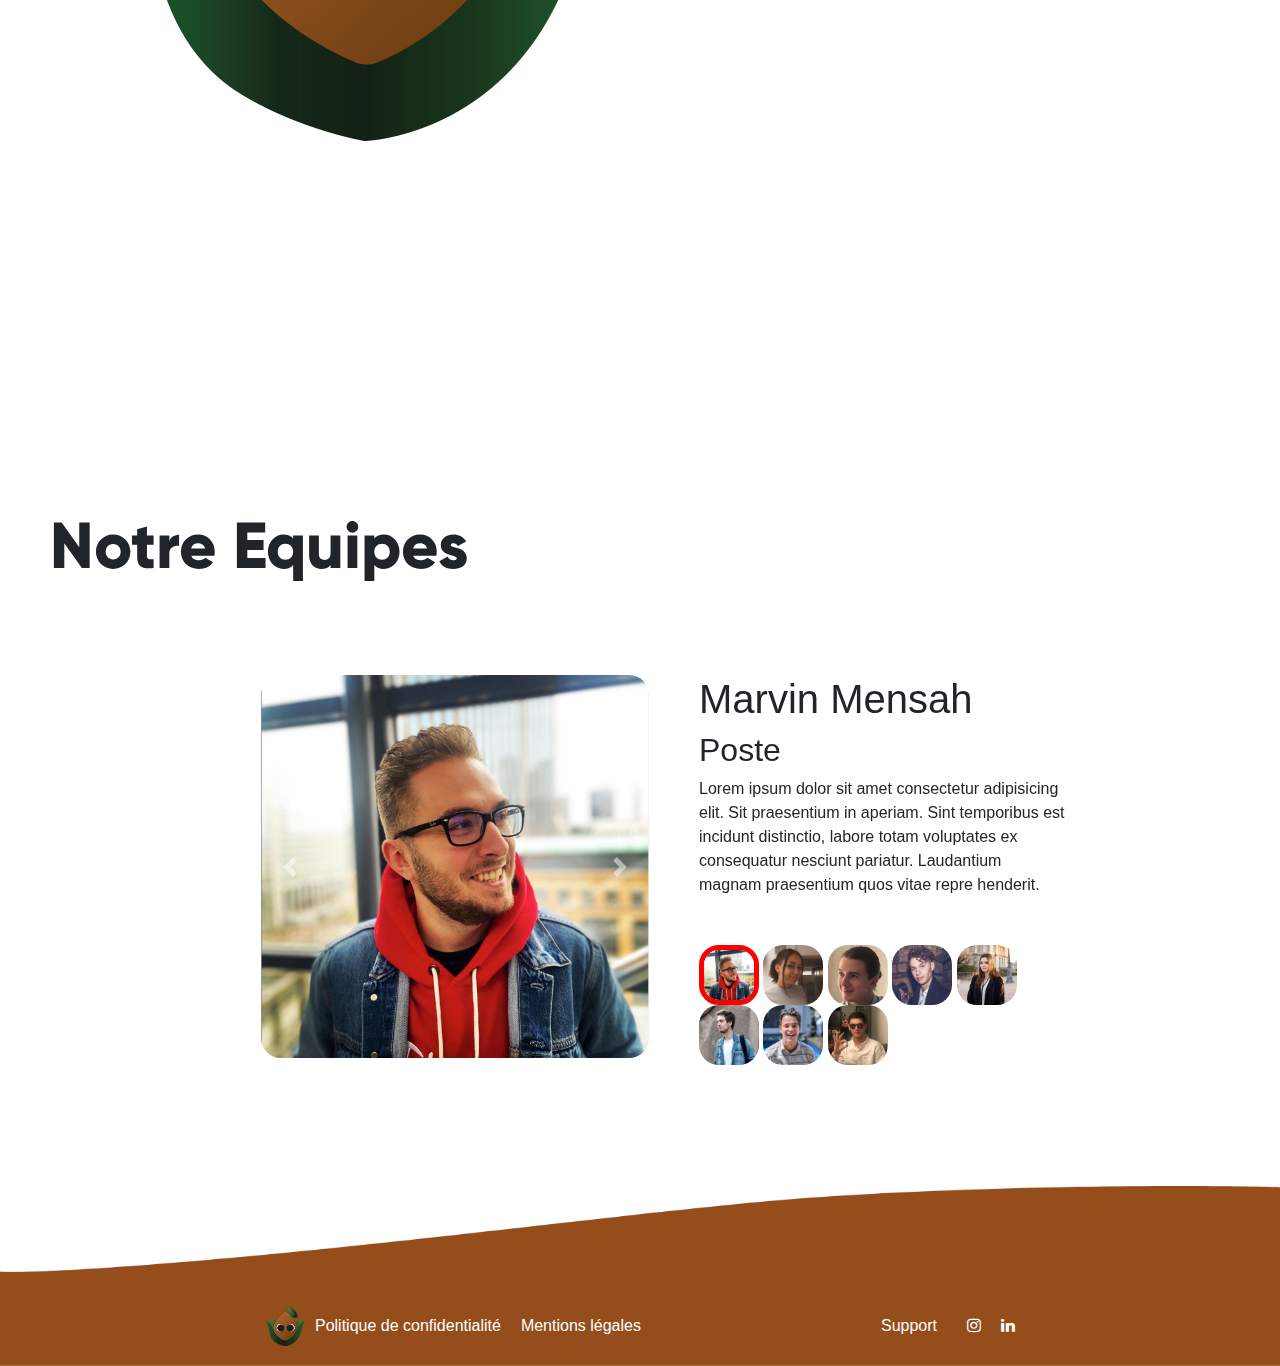
==== commit fb581fc3: "resolving footer bug" ====
--- a/index.html
+++ b/index.html
@@ -67,15 +67,6 @@
           Plant to win<br />Un jeu mobile connecté au monde réel
         </p>
       </div>
-
-      <form action="" method="get" class="form">
-        <div class="colForm">
-          <label for="name">Entrez votre mail pour avoir des infos: </label>
-          <input type="text" name="name" id="name" required>
-          <button type="button" class="btn">Envoyer</button>
-        </div>
-      </form>
-
       <img src="./assets/imgs/logo.png" />
     </div>
     <!-- Fin 1 ECRAN -->
@@ -120,12 +111,12 @@
     <!-- Fin 4 ECRAN -->
 
     <!-- 5 ECRAN -->
-    <div class="flexContainerRow" id="section1">
+    <div class="flexContainerRow flex-column " id="section1">
       <div class="flexContainerCol">
           <h1 class="title">Notre Equipes</h1>
       
      
-      <div class="flexContainerRow">
+      <div class="flexContainerRow tofooter">
          
 
      
@@ -194,45 +185,41 @@
                 <img src="assets/imgs/julien.png"></img>
                 <img src="assets/imgs/paul.jpeg"></img>
                 <img src="assets/imgs/alexandre.jpg"></img>
-                <img src="assets/imgs/marvin.png"></img>
 
               </div>
           </div>
         </div>
-  
-        <!---->
-           
-          
       </div>
     </div>
   </div>
     <!-- Fin 5 ECRAN -->
     <!-- Footer -->
     <div class="flexRow">
-      <div class="gauche">
-        <a href="#"
-          ><img src="assets/imgs/logo.png" width="40" height="40" alt=""
-        /></a>
-        <a href="#">
-          <p>Politique de confidentialité</p>
-        </a>
-        <a href="#">
-          <p>Mentions légales</p>
-        </a>
-      </div>
-      <div class="droit">
-        <a class="item">
-          <p>Support</p>
-        </a>
-        <a class="item">
-          <i class="fa fa-instagram" aria-hidden="true"></i>
-        </a>
-        <a class="item">
-          <i class="fa fa-linkedin" aria-hidden="true"></i>
-        </a>
-      </div>
-    </div>
-    <!-- Footer -->
+     <div class="d-flex">
+        <div class="gauche">
+          <a href="#"
+            ><img src="assets/imgs/logo.png" width="40" height="40" alt=""
+          /></a>
+          <a href="#">
+            <p>Politique de confidentialité</p>
+          </a>
+          <a href="#">
+            <p>Mentions légales</p>
+          </a>
+        </div>
+        <div class="droit">
+          <a class="item">
+            <p>Support</p>
+          </a>
+          <a class="item">
+            <i class="fa fa-instagram" aria-hidden="true"></i>
+          </a>
+          <a class="item">
+            <i class="fa fa-linkedin" aria-hidden="true"></i>
+          </a>
+        </div>
+      </div>
+     </div>
   </body>
 
 
--- a/style.css
+++ b/style.css
@@ -1,18 +1,20 @@
 /* fonts */
 
 @font-face {
-  font-family: "Gilroy-ExtraBold";
-  src: url("assets/fonts/Gilroy-ExtraBold.otf");
+    font-family: "Gilroy-ExtraBold";
+    src: url("assets/fonts/Gilroy-ExtraBold.otf");
 }
 
 #title {
   font-family: "Gilroy-ExtraBold";
+
 }
 
 .profil-container img {
   width: 60px;
   height: 60px;
   border-radius: 20px;
+  
 }
 
 .description-ekip {
@@ -43,25 +45,6 @@
   font-family: "Gilroy-Light";
   font-size: 30px;
 }
-.form {
-  position: absolute;
-  top: 60vh;
-  left: 3vw;
-}
-.colForm {
-  display: flex;
-  flex-direction: column;
-  align-items: center;
-}
-input {
-  width: 90%;
-}
-
-.btn {
-  margin-top: 20px;
-  background-color: #a8dd49;
-  color: white;
-}
 .padding30 {
   padding: 30px;
 }
@@ -75,7 +58,6 @@
   background-position: top;
   background-size: 100% 85%;
   background-repeat: no-repeat;
-  position: relative;
 }
 .bgColorGreen {
   background-color: #a8dd49;
@@ -108,7 +90,9 @@
 }
 
 .flexRow {
-  height: 20vh;
+  min-height: 200px;
+  padding: 20px 0;
+  width: 100%;
   display: flex;
   justify-content: space-evenly;
   flex-grow: 1;
@@ -123,11 +107,20 @@
 .gauche {
   display: flex;
   justify-content: space-evenly;
+  align-items: center;
   flex-grow: 0.5;
+  padding: 0 100px;
+}
+
+.gauche p, .droit p{
+  margin: 0 10px;
+  
 }
 .droit {
   display: flex;
   justify-content: space-evenly;
+  align-items: center;
+  padding: 0 100px;
 }
 .item {
   padding-left: 20px;
@@ -142,6 +135,9 @@
   color: white;
 }
 
+.tofooter{
+  height: 50vh;
+}
 
 /* i {
   font-size: 24px;
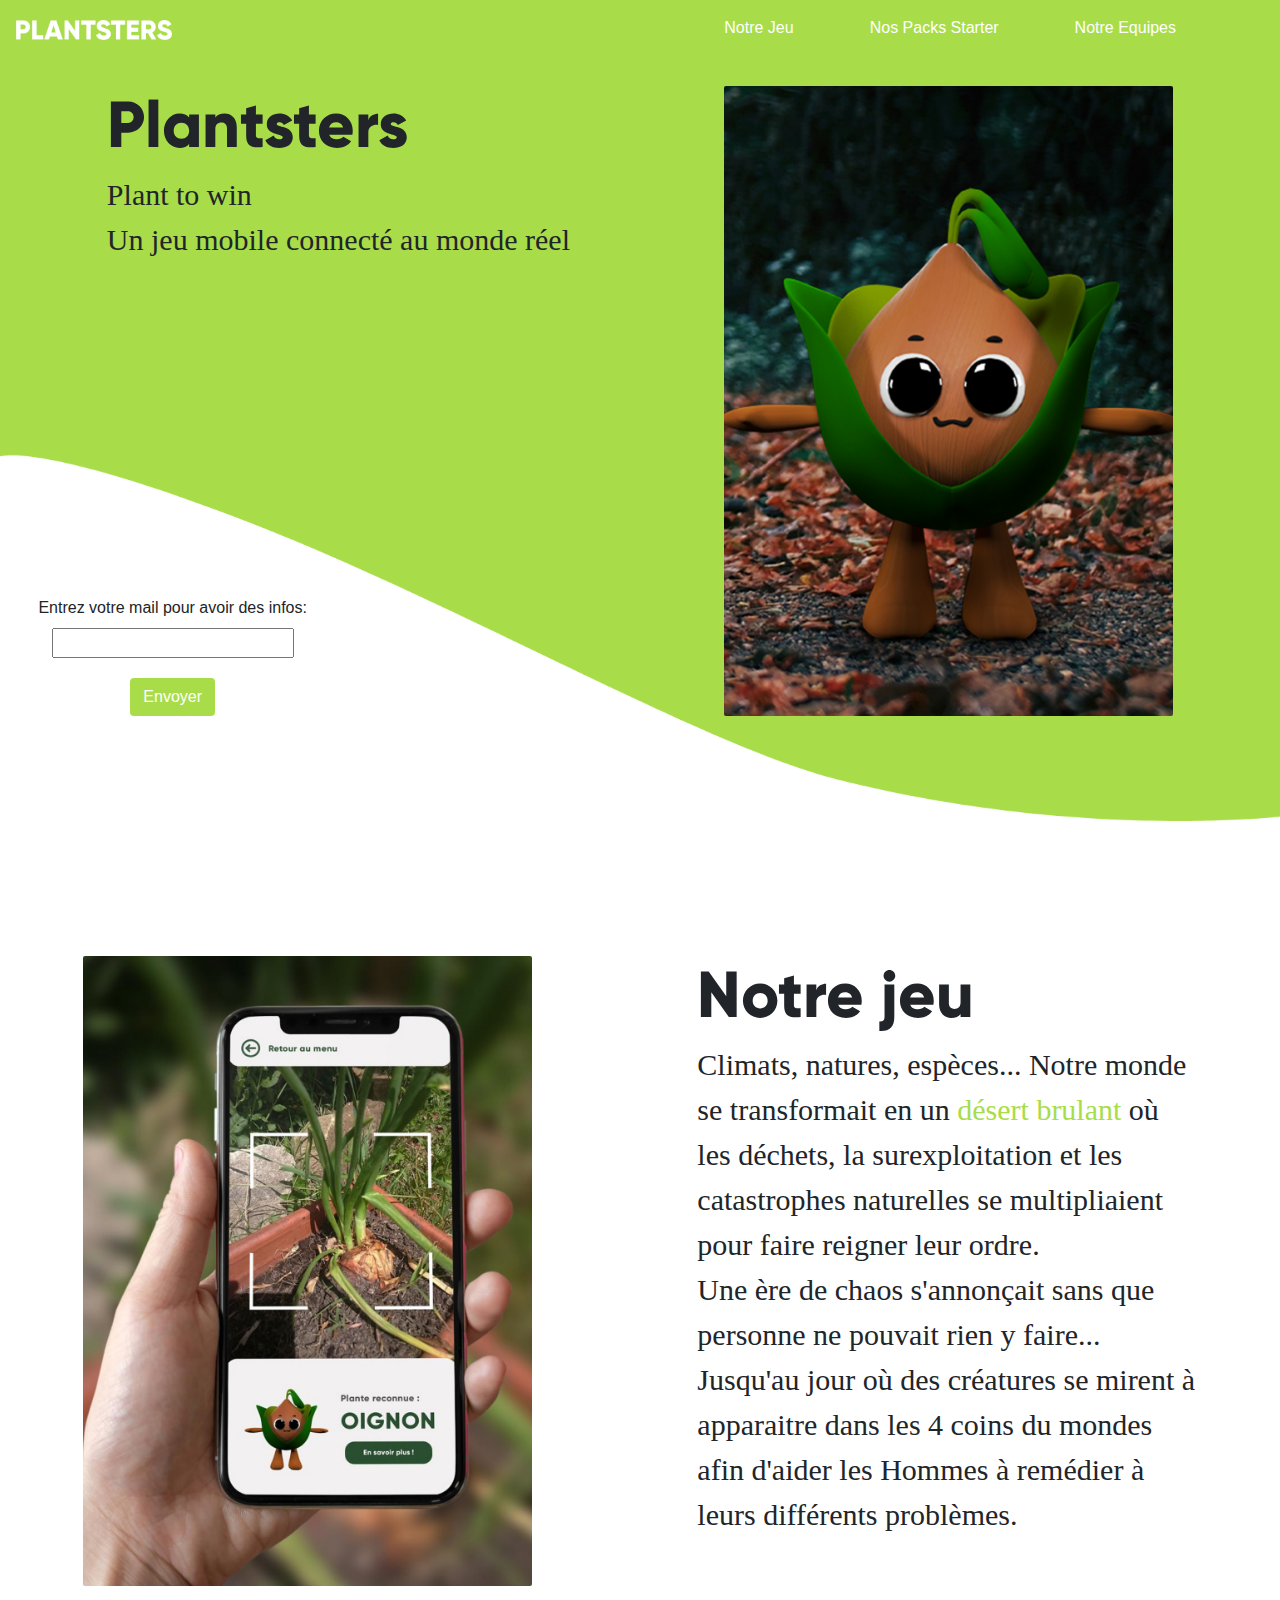
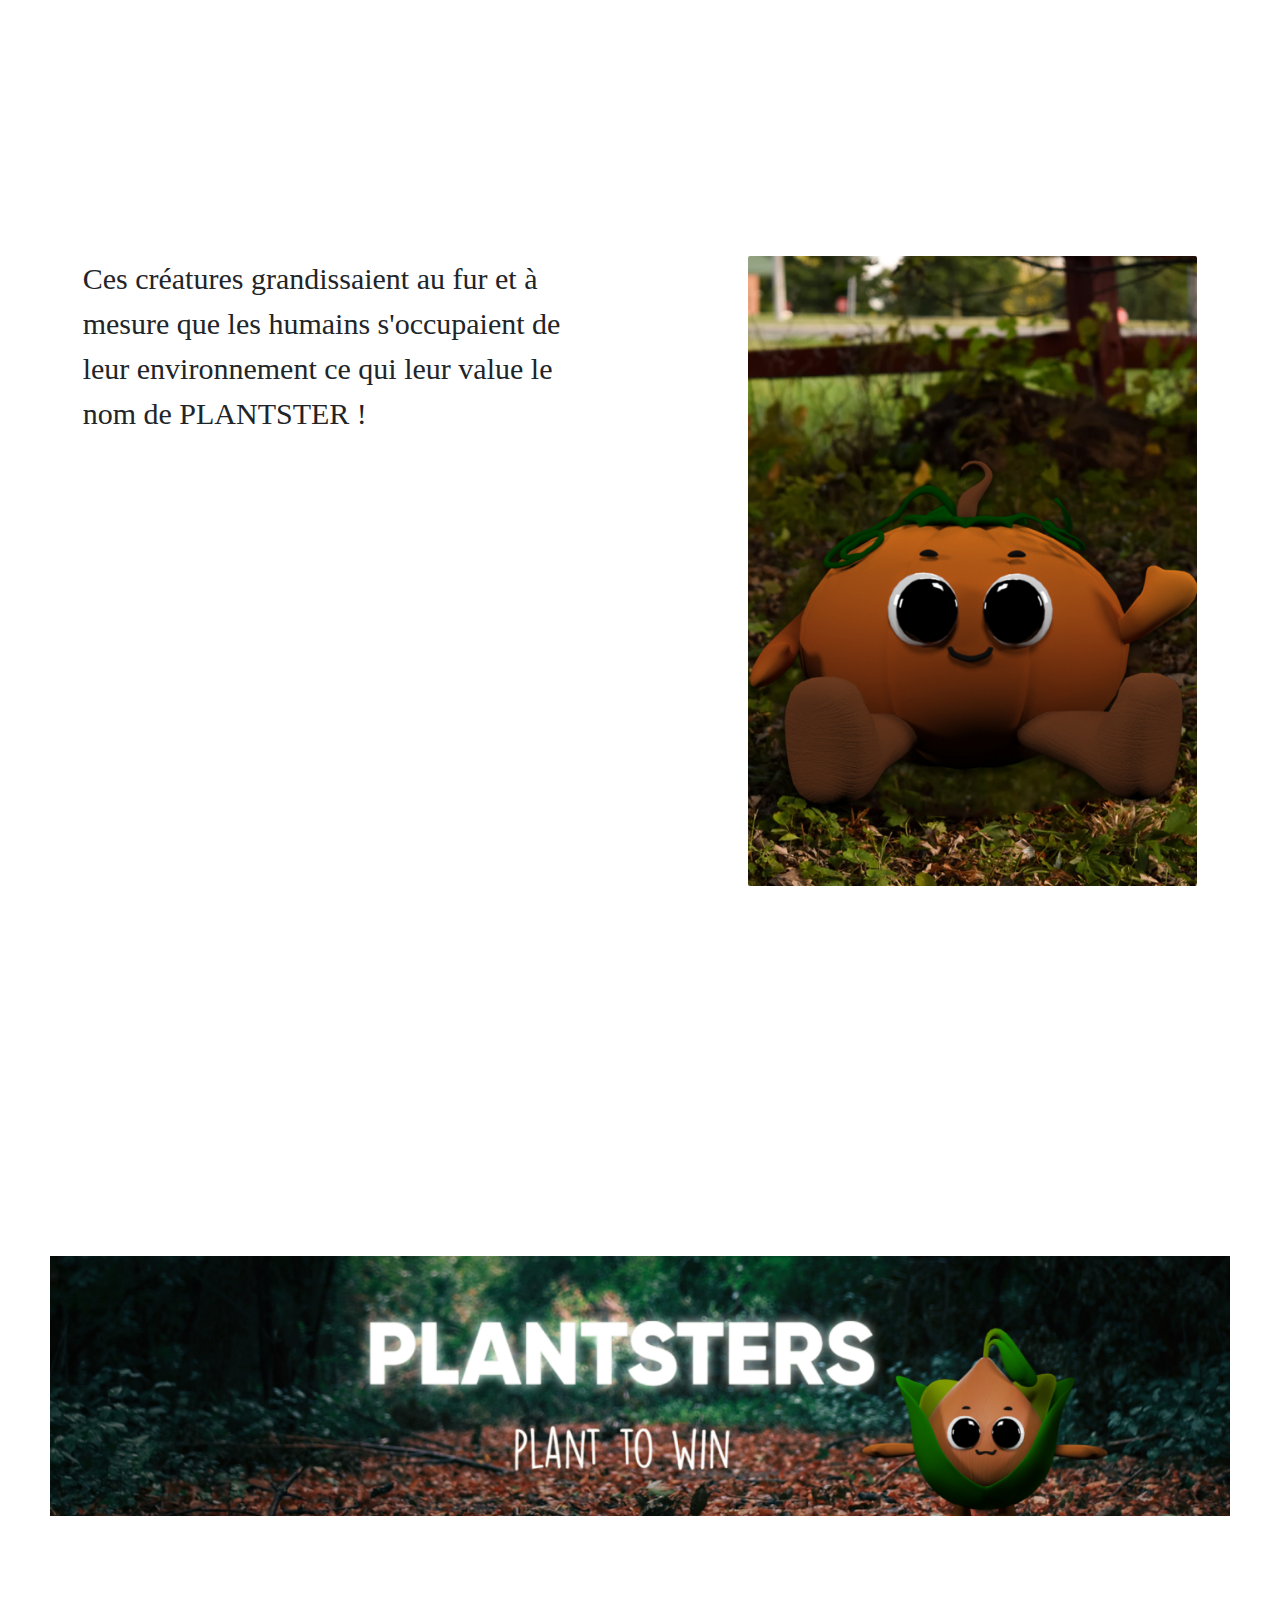
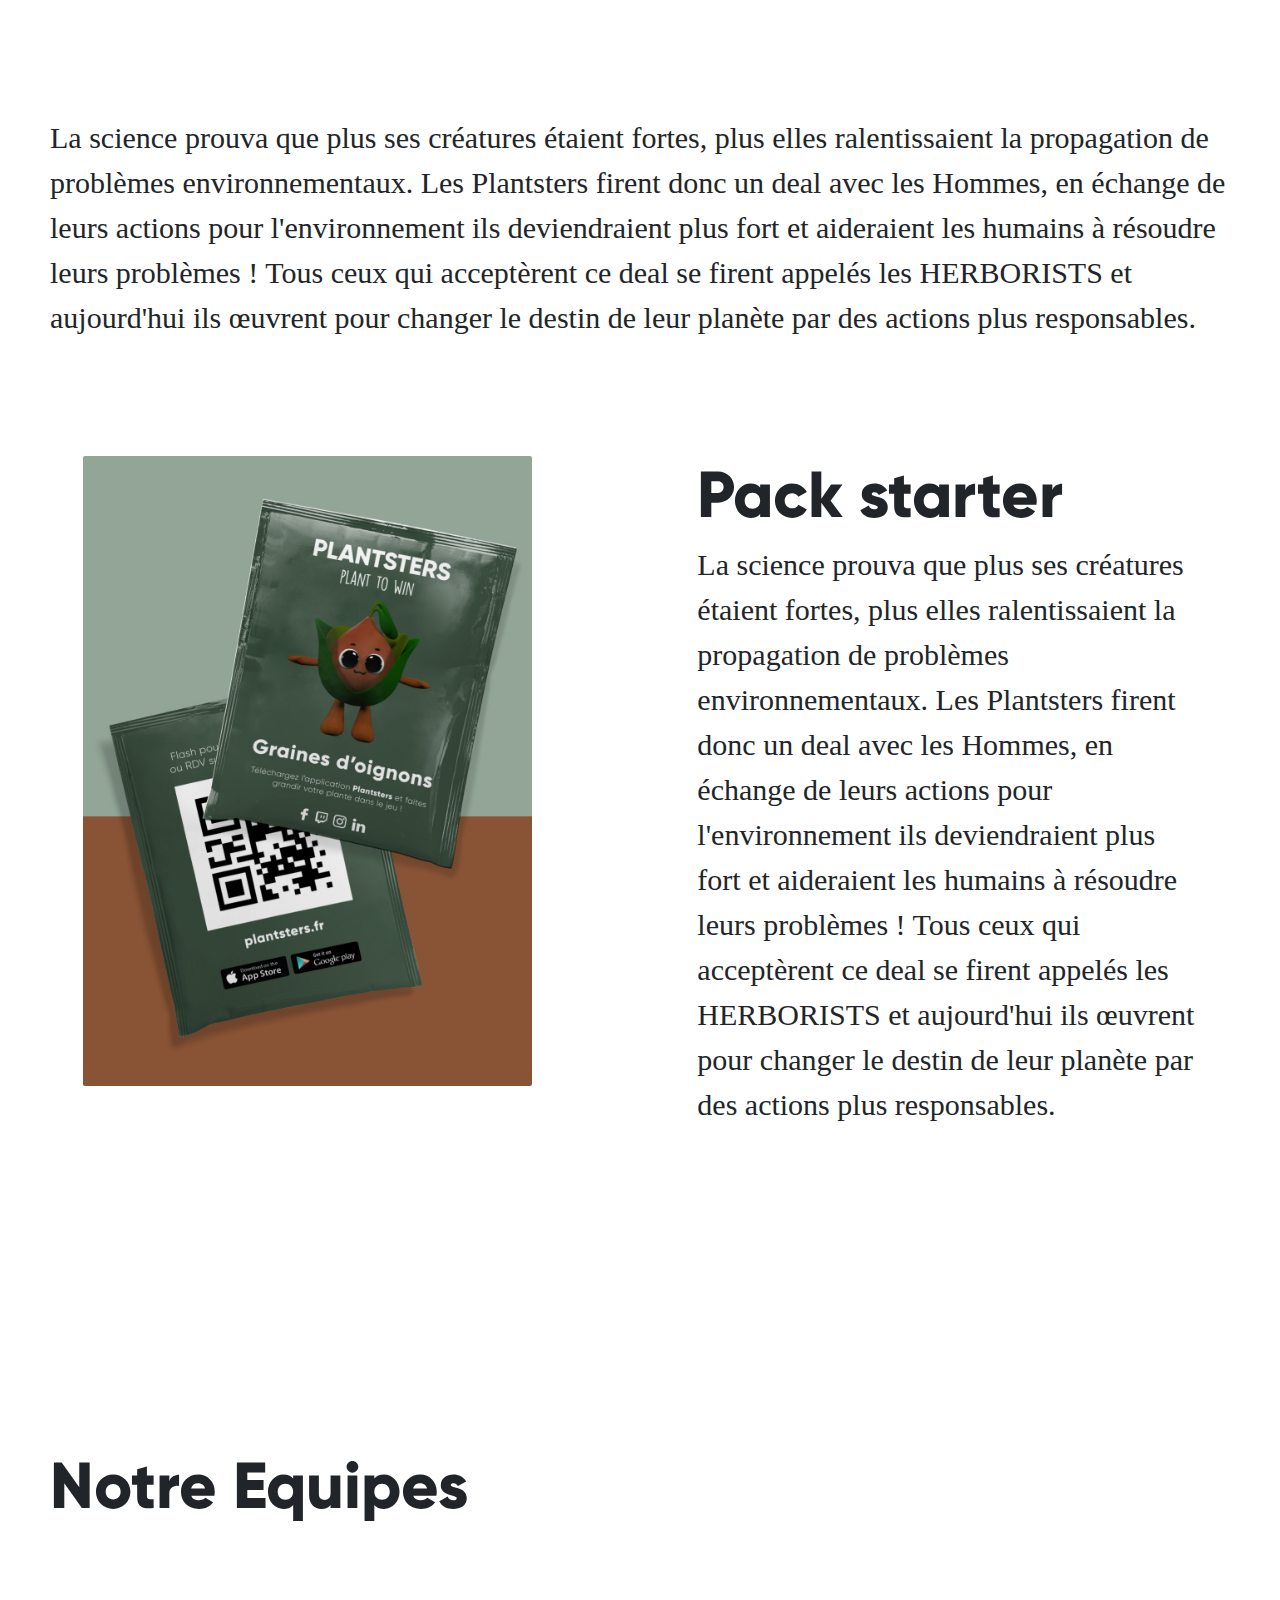
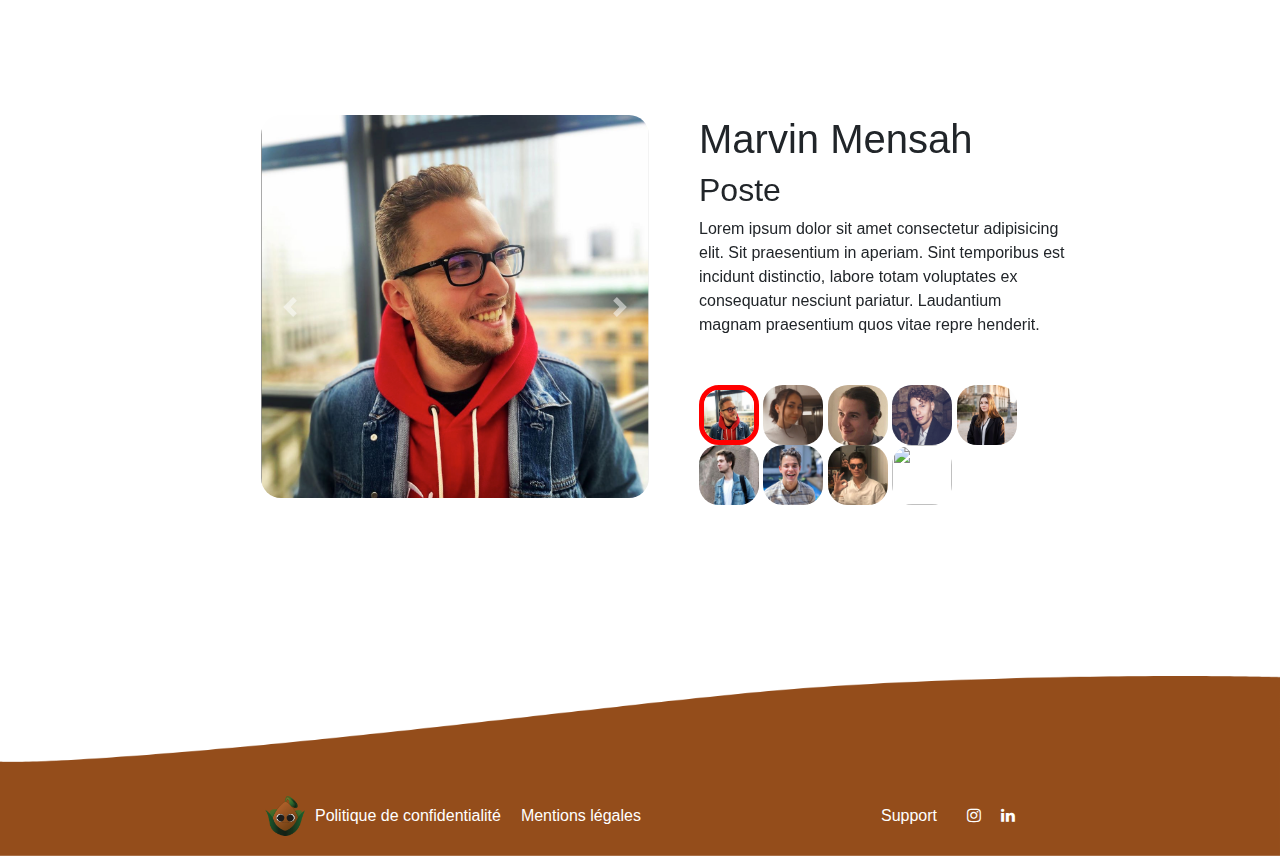
==== commit 74a8c6c6: "image" ====
--- a/index.html
+++ b/index.html
@@ -16,8 +16,8 @@
       integrity="sha384-Gn5384xqQ1aoWXA+058RXPxPg6fy4IWvTNh0E263XmFcJlSAwiGgFAW/dAiS6JXm"
       crossorigin="anonymous"
     />
-    <link href="assets/fonts/Gilroy-ExtraBold.otf" rel="stylesheet">
-    <link href="assets/fonts/Gilroy-Light.otf" rel="stylesheet">
+    <link href="assets/fonts/Gilroy-ExtraBold.otf" rel="stylesheet" />
+    <link href="assets/fonts/Gilroy-Light.otf" rel="stylesheet" />
   </head>
   <body>
     <!-- NAVBAR -->
@@ -26,7 +26,7 @@
       id="navbar"
     >
       <a class="navbar-brand" href="#">
-        <img src="assets/imgs/logo.png" width="40" height="40" alt="" />
+        <img src="assets/imgs/plantsters.png" height="20" alt="" />
       </a>
       <button
         class="navbar-toggler"
@@ -67,12 +67,20 @@
           Plant to win<br />Un jeu mobile connecté au monde réel
         </p>
       </div>
-      <img src="./assets/imgs/logo.png" />
+
+      <form action="" method="post" class="form">
+        <div class="colForm">
+          <label for="email">Entrez votre mail pour avoir des infos: </label>
+          <input type="email" name="email" id="email" required />
+          <button type="submit" class="btn">Envoyer</button>
+        </div>
+      </form>
+      <img class="image" src="./assets/imgs/plante.jpg" />
     </div>
     <!-- Fin 1 ECRAN -->
     <!-- 2 ECRAN -->
     <div class="flexContainerRow" id="section2">
-      <img src="assets/imgs/logo.png" />
+      <img class="image" src="assets/imgs/app.jpg" />
       <div class="textEcran2">
         <h1 class="title">Notre jeu</h1>
         <p class="text">
@@ -86,6 +94,16 @@
           différents problèmes.
         </p>
       </div>
+    </div>
+    <div class="flexContainerRow" id="section2">
+      <div class="textEcran2">
+        <p class="text">
+          Ces créatures grandissaient au fur et à mesure que les humains
+          s'occupaient de leur environnement ce qui leur value le nom de
+          PLANTSTER !
+        </p>
+      </div>
+      <img class="image" src="assets/imgs/citrouille.jpg" />
     </div>
     <!-- Fin 2 ECRAN -->
     <!-- 3 ECRAN -->
@@ -105,97 +123,145 @@
 
     <!-- 4 ECRAN -->
     <div class="flexContainerRow" id="section4">
-      <img src="assets/imgs/logo.png" />
-      <h1 class="title">Pack starter</h1>
+      <img class="image" src="assets/imgs/sachet.jpg" />
+      <div class="textEcran2">
+        <h1 class="title">Pack starter</h1>
+        <p class="text">
+          La science prouva que plus ses créatures étaient fortes, plus elles
+          ralentissaient la propagation de problèmes environnementaux. Les
+          Plantsters firent donc un deal avec les Hommes, en échange de leurs
+          actions pour l'environnement ils deviendraient plus fort et aideraient
+          les humains à résoudre leurs problèmes ! Tous ceux qui acceptèrent ce
+          deal se firent appelés les HERBORISTS et aujourd'hui ils œuvrent pour
+          changer le destin de leur planète par des actions plus responsables.
+        </p>
+      </div>
     </div>
     <!-- Fin 4 ECRAN -->
 
     <!-- 5 ECRAN -->
     <div class="flexContainerRow flex-column " id="section1">
       <div class="flexContainerCol">
-          <h1 class="title">Notre Equipes</h1>
-      
-     
-      <div class="flexContainerRow tofooter">
-         
-
-     
-       
-       <div class="row pl-5 w-75">
-        <div class="col">
-            <div id="carouselExampleIndicators" class="carousel slide" data-ride="carousel">
-               
-          
-            <div class="carousel-inner ">
-                  
+        <h1 class="title">Notre Equipes</h1>
+
+        <div class="flexContainerRow tofooter">
+          <div class="row pl-5 w-75">
+            <div class="col">
+              <div
+                id="carouselExampleIndicators"
+                class="carousel slide"
+                data-ride="carousel"
+              >
+                <div class="carousel-inner ">
                   <div class="carousel-item active">
-                      <img class="d-block w-100" src="assets/imgs/aurelien.png" alt="First slide">
-                  </div>
-
-                  <div class="carousel-item">
-                    <img class="d-block w-100" src="assets/imgs/ambre.png" alt="Second slide">
-                  </div>
-
-                   <div class="carousel-item">
-                    <img class="d-block w-100" src="assets/imgs/Etienne.jpeg" alt="Third slide">
-                  </div>
-
-                  <div class="carousel-item">
-                    <img class="d-block w-100" src="assets/imgs/ryad.jpg" alt="Fourth slide">
-                  </div>
-
-                  <div class="carousel-item">
-                    <img class="d-block w-100" src="assets/imgs/Domitille.jpg" alt="Fifth slide">
-                  </div>
-
-                  <div class="carousel-item">
-                    <img class="d-block w-100" src="assets/imgs/julien.png" alt="Sixth slide">
-                  </div>
-
-              
-
+                    <img
+                      class="d-block w-100"
+                      src="assets/imgs/aurelien.png"
+                      alt="First slide"
+                    />
+                  </div>
+
+                  <div class="carousel-item">
+                    <img
+                      class="d-block w-100"
+                      src="assets/imgs/ambre.png"
+                      alt="Second slide"
+                    />
+                  </div>
+
+                  <div class="carousel-item">
+                    <img
+                      class="d-block w-100"
+                      src="assets/imgs/Etienne.jpeg"
+                      alt="Third slide"
+                    />
+                  </div>
+
+                  <div class="carousel-item">
+                    <img
+                      class="d-block w-100"
+                      src="assets/imgs/ryad.jpg"
+                      alt="Fourth slide"
+                    />
+                  </div>
+
+                  <div class="carousel-item">
+                    <img
+                      class="d-block w-100"
+                      src="assets/imgs/Domitille.jpg"
+                      alt="Fifth slide"
+                    />
+                  </div>
+
+                  <div class="carousel-item">
+                    <img
+                      class="d-block w-100"
+                      src="assets/imgs/julien.png"
+                      alt="Sixth slide"
+                    />
+                  </div>
                 </div>
 
-                <a class="carousel-control-prev" href="#carouselExampleIndicators" role="button" data-slide="prev">
-                    <span class="carousel-control-prev-icon" aria-hidden="true"></span>
-                    <span class="sr-only">Previous</span>
+                <a
+                  class="carousel-control-prev"
+                  href="#carouselExampleIndicators"
+                  role="button"
+                  data-slide="prev"
+                >
+                  <span
+                    class="carousel-control-prev-icon"
+                    aria-hidden="true"
+                  ></span>
+                  <span class="sr-only">Previous</span>
                 </a>
-                <a class="carousel-control-next" href="#carouselExampleIndicators" role="button" data-slide="next">
-                    <span class="carousel-control-next-icon" aria-hidden="true"></span>
-                    <span class="sr-only">Next</span>
+                <a
+                  class="carousel-control-next"
+                  href="#carouselExampleIndicators"
+                  role="button"
+                  data-slide="next"
+                >
+                  <span
+                    class="carousel-control-next-icon"
+                    aria-hidden="true"
+                  ></span>
+                  <span class="sr-only">Next</span>
                 </a>
               </div>
-              
-          </div>
-          <div class="col"  >
-            <div class="description-ekip">
-              <h1> Marvin Mensah</h1>
-              <h2> Poste</h2>
-              <p class="mb-5"> Lorem ipsum dolor sit amet consectetur adipisicing elit. Sit praesentium in 
-                aperiam. Sint temporibus est incidunt distinctio, labore totam voluptates ex 
-                consequatur nesciunt pariatur. Laudantium magnam praesentium quos vitae repre
-                henderit.</p>
-
-              <div class="profil-container" id="profilContainer">
-                <img class="active" src="assets/imgs/aurelien.png"></img>
-                <img src="assets/imgs/ambre.png"></img>
-                <img src="assets/imgs/Etienne.jpeg"></img>
-                <img src="assets/imgs/ryad.jpg"></img>
-                <img src="assets/imgs/Domitille.jpg"></img>
-                <img src="assets/imgs/julien.png"></img>
-                <img src="assets/imgs/paul.jpeg"></img>
-                <img src="assets/imgs/alexandre.jpg"></img>
-
+            </div>
+            <div class="col">
+              <div class="description-ekip">
+                <h1>Marvin Mensah</h1>
+                <h2>Poste</h2>
+                <p class="mb-5">
+                  Lorem ipsum dolor sit amet consectetur adipisicing elit. Sit
+                  praesentium in aperiam. Sint temporibus est incidunt
+                  distinctio, labore totam voluptates ex consequatur nesciunt
+                  pariatur. Laudantium magnam praesentium quos vitae repre
+                  henderit.
+                </p>
+
+                <div class="profil-container" id="profilContainer">
+                  <img class="active" src="assets/imgs/aurelien.png" />
+                  <img src="assets/imgs/ambre.png" />
+                  <img src="assets/imgs/Etienne.jpeg" />
+                  <img src="assets/imgs/ryad.jpg" />
+                  <img src="assets/imgs/Domitille.jpg" />
+                  <img src="assets/imgs/julien.png" />
+                  <img src="assets/imgs/paul.jpeg" />
+                  <img src="assets/imgs/alexandre.jpg" />
+                  <img src="assets/imgs/marvin.png" />
+                </div>
               </div>
+            </div>
           </div>
         </div>
       </div>
     </div>
-  </div>
+
     <!-- Fin 5 ECRAN -->
     <!-- Footer -->
     <div class="flexRow">
-     <div class="d-flex">
+      <div class="d-flex">
         <div class="gauche">
           <a href="#"
             ><img src="assets/imgs/logo.png" width="40" height="40" alt=""
@@ -219,12 +285,19 @@
           </a>
         </div>
       </div>
-     </div>
+    </div>
   </body>
 
-
-  <script src="https://code.jquery.com/jquery-3.5.1.slim.min.js" integrity="sha384-DfXdz2htPH0lsSSs5nCTpuj/zy4C+OGpamoFVy38MVBnE+IbbVYUew+OrCXaRkfj" crossorigin="anonymous"></script>
-  <script src="https://cdn.jsdelivr.net/npm/bootstrap@4.5.3/dist/js/bootstrap.min.js" integrity="sha384-w1Q4orYjBQndcko6MimVbzY0tgp4pWB4lZ7lr30WKz0vr/aWKhXdBNmNb5D92v7s" crossorigin="anonymous"></script>
+  <script
+    src="https://code.jquery.com/jquery-3.5.1.slim.min.js"
+    integrity="sha384-DfXdz2htPH0lsSSs5nCTpuj/zy4C+OGpamoFVy38MVBnE+IbbVYUew+OrCXaRkfj"
+    crossorigin="anonymous"
+  ></script>
+  <script
+    src="https://cdn.jsdelivr.net/npm/bootstrap@4.5.3/dist/js/bootstrap.min.js"
+    integrity="sha384-w1Q4orYjBQndcko6MimVbzY0tgp4pWB4lZ7lr30WKz0vr/aWKhXdBNmNb5D92v7s"
+    crossorigin="anonymous"
+  ></script>
 
   <script src="script.js"></script>
 </html>
--- a/style.css
+++ b/style.css
@@ -1,20 +1,22 @@
 /* fonts */
 
 @font-face {
-    font-family: "Gilroy-ExtraBold";
-    src: url("assets/fonts/Gilroy-ExtraBold.otf");
+  font-family: "Gilroy-ExtraBold";
+  src: url("assets/fonts/Gilroy-ExtraBold.otf");
 }
 
 #title {
   font-family: "Gilroy-ExtraBold";
-
+}
+.image {
+  height: 70vh;
+  border-radius: 2px;
 }
 
 .profil-container img {
   width: 60px;
   height: 60px;
   border-radius: 20px;
-  
 }
 
 .description-ekip {
@@ -45,6 +47,25 @@
   font-family: "Gilroy-Light";
   font-size: 30px;
 }
+.form {
+  position: absolute;
+  top: 60vh;
+  left: 3vw;
+}
+.colForm {
+  display: flex;
+  flex-direction: column;
+  align-items: center;
+}
+input {
+  width: 90%;
+}
+
+.btn {
+  margin-top: 20px;
+  background-color: #a8dd49;
+  color: white;
+}
 .padding30 {
   padding: 30px;
 }
@@ -58,6 +79,7 @@
   background-position: top;
   background-size: 100% 85%;
   background-repeat: no-repeat;
+  position: relative;
 }
 .bgColorGreen {
   background-color: #a8dd49;
@@ -85,7 +107,7 @@
   width: 30%;
 }
 
-.carousel-inner img  {
+.carousel-inner img {
   border-radius: 20px;
 }
 
@@ -112,9 +134,9 @@
   padding: 0 100px;
 }
 
-.gauche p, .droit p{
+.gauche p,
+.droit p {
   margin: 0 10px;
-  
 }
 .droit {
   display: flex;
@@ -135,7 +157,7 @@
   color: white;
 }
 
-.tofooter{
+.tofooter {
   height: 50vh;
 }
 
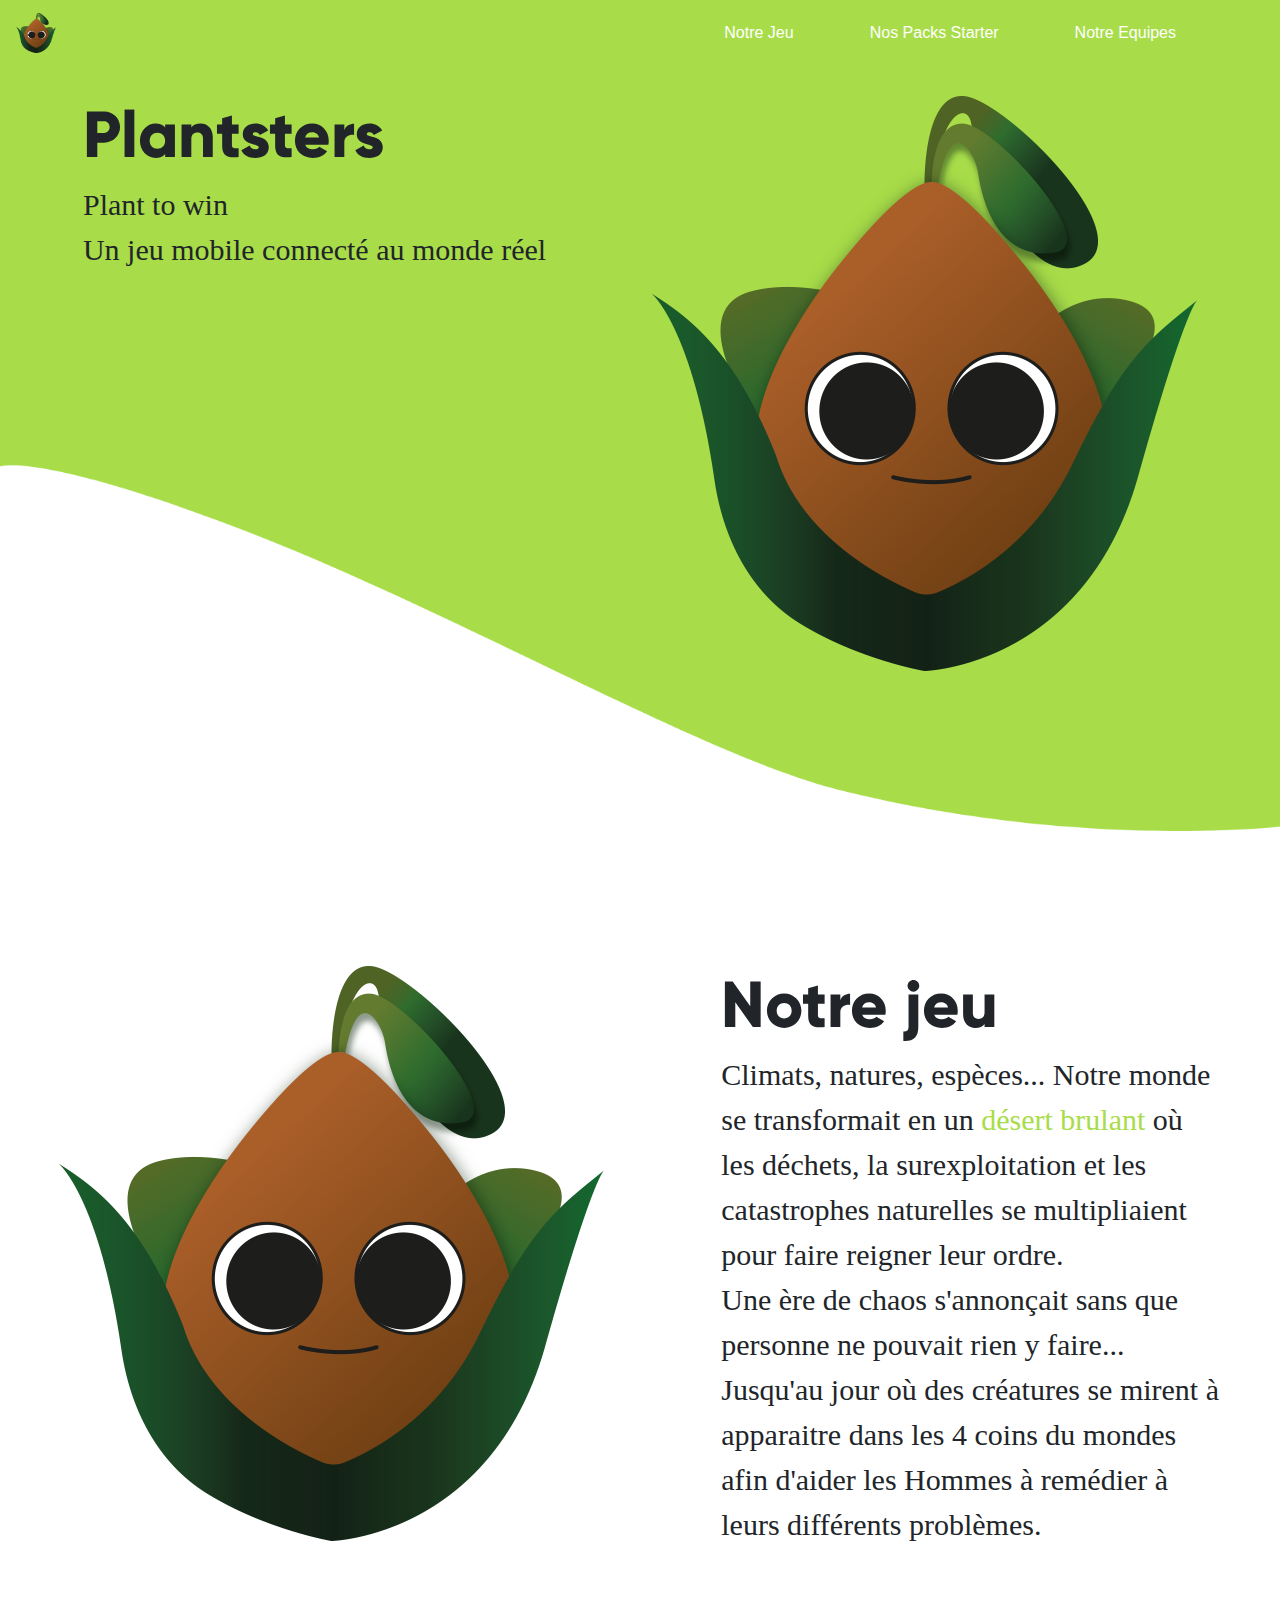
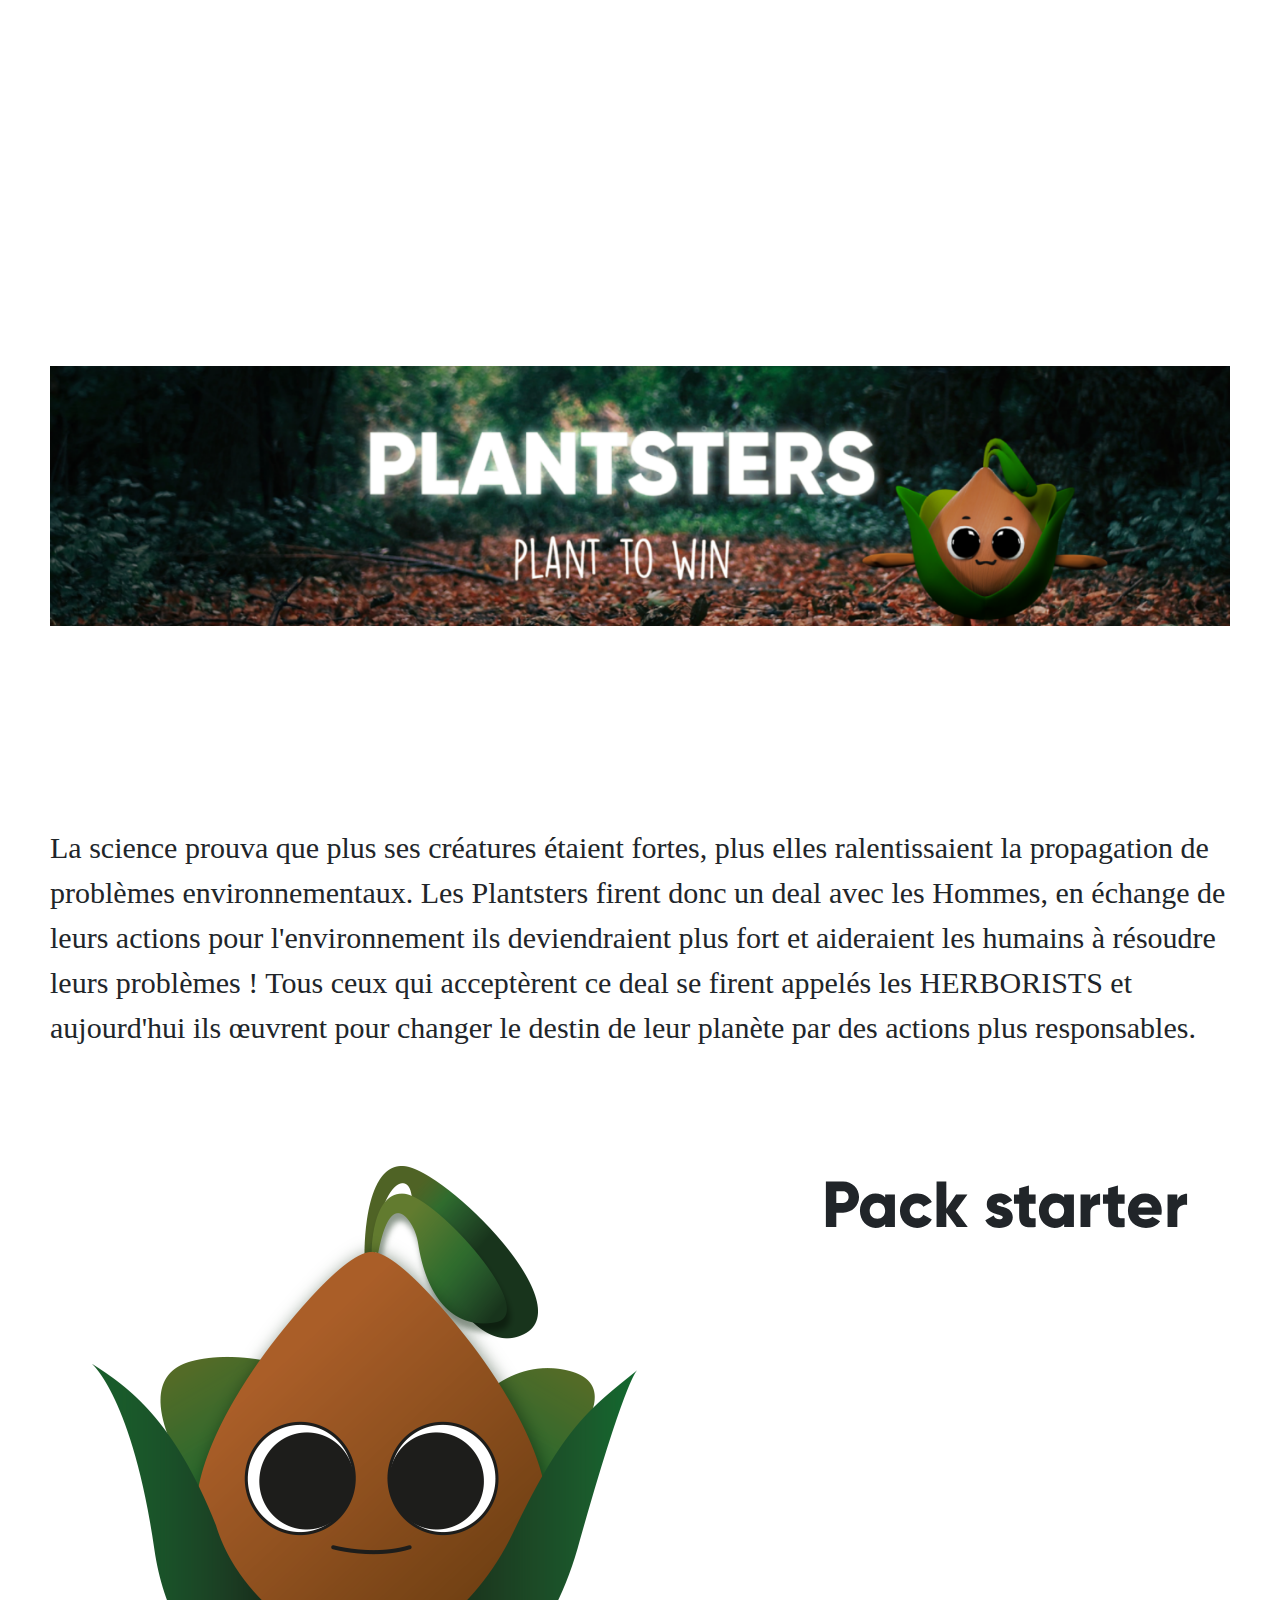
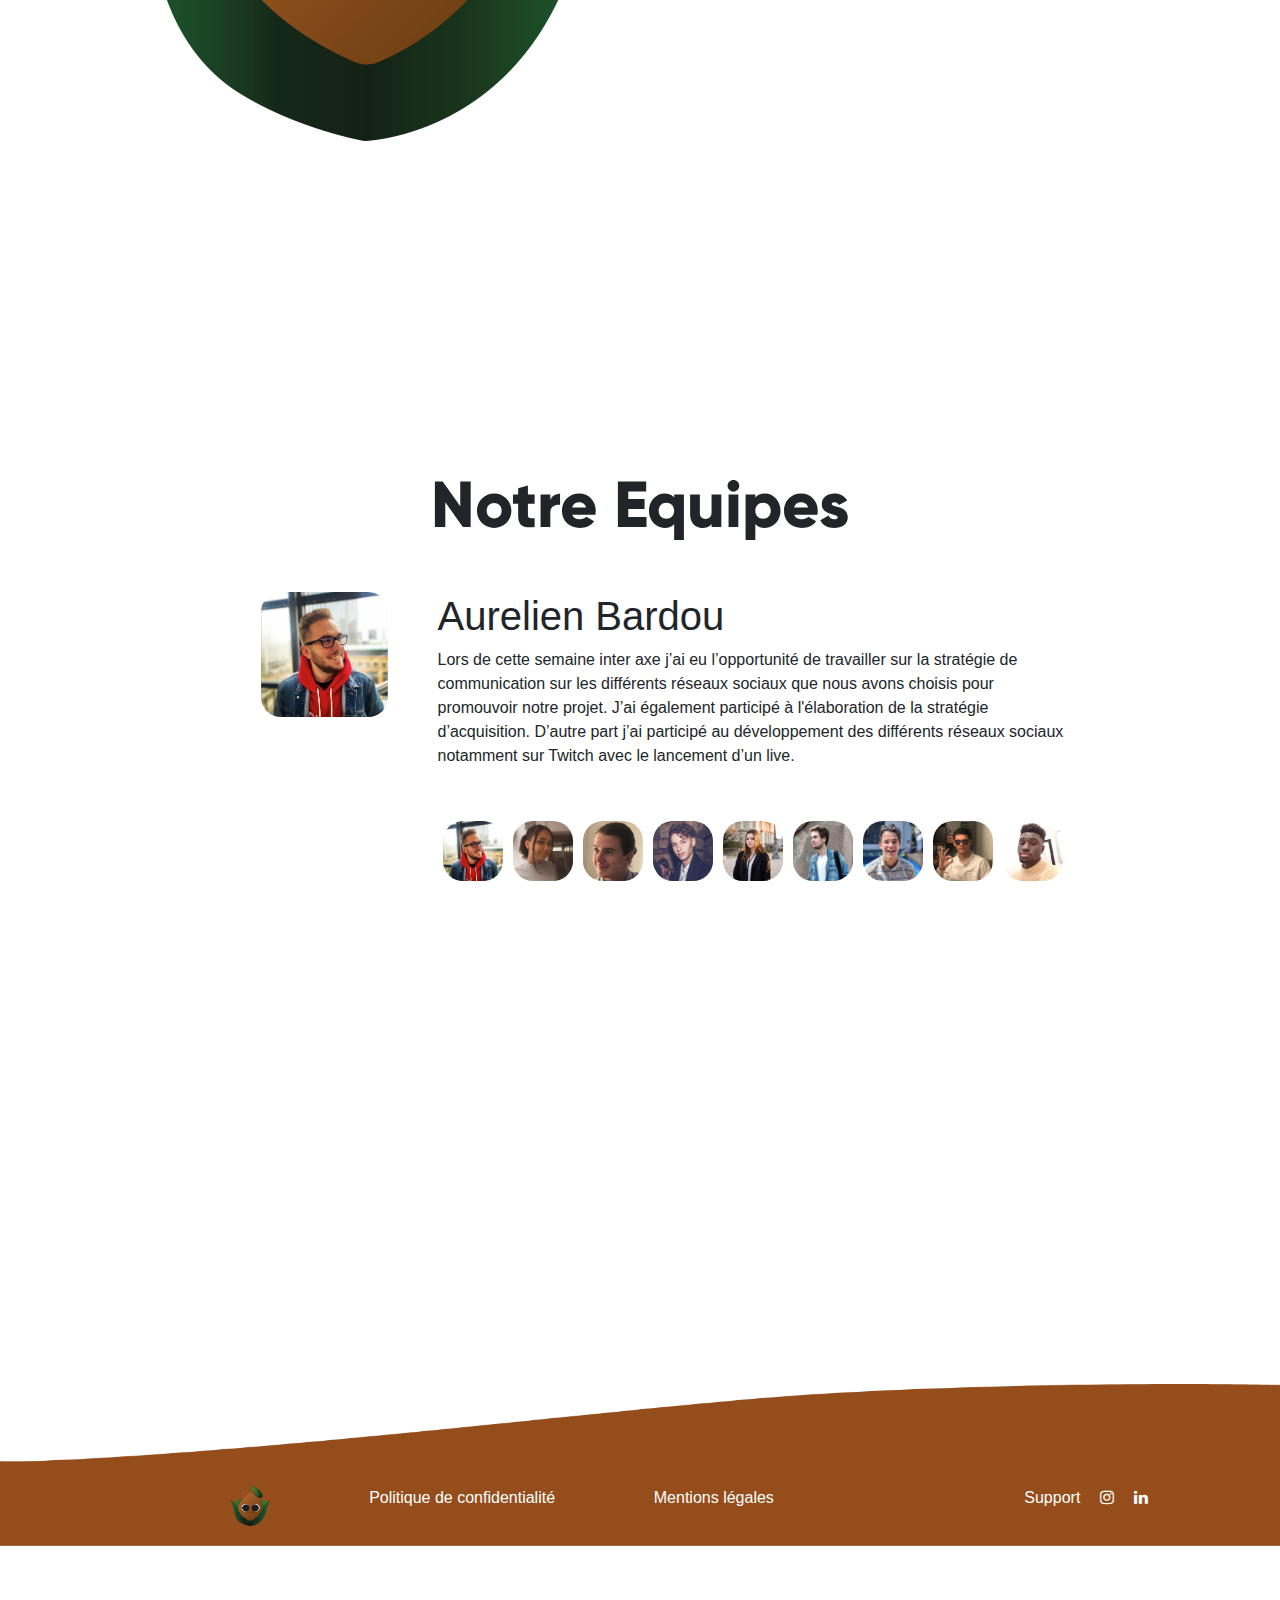
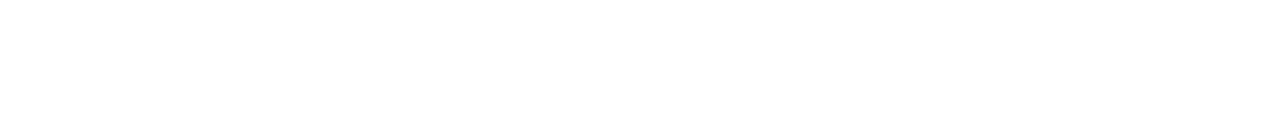
==== commit cf466066: "slider" ====
--- a/index.html
+++ b/index.html
@@ -16,8 +16,8 @@
       integrity="sha384-Gn5384xqQ1aoWXA+058RXPxPg6fy4IWvTNh0E263XmFcJlSAwiGgFAW/dAiS6JXm"
       crossorigin="anonymous"
     />
-    <link href="assets/fonts/Gilroy-ExtraBold.otf" rel="stylesheet" />
-    <link href="assets/fonts/Gilroy-Light.otf" rel="stylesheet" />
+    <link href="assets/fonts/Gilroy-ExtraBold.otf" rel="stylesheet">
+    <link href="assets/fonts/Gilroy-Light.otf" rel="stylesheet">
   </head>
   <body>
     <!-- NAVBAR -->
@@ -26,7 +26,7 @@
       id="navbar"
     >
       <a class="navbar-brand" href="#">
-        <img src="assets/imgs/plantsters.png" height="20" alt="" />
+        <img src="assets/imgs/logo.png" width="40" height="40" alt="" />
       </a>
       <button
         class="navbar-toggler"
@@ -67,20 +67,12 @@
           Plant to win<br />Un jeu mobile connecté au monde réel
         </p>
       </div>
-
-      <form action="" method="post" class="form">
-        <div class="colForm">
-          <label for="email">Entrez votre mail pour avoir des infos: </label>
-          <input type="email" name="email" id="email" required />
-          <button type="submit" class="btn">Envoyer</button>
-        </div>
-      </form>
-      <img class="image" src="./assets/imgs/plante.jpg" />
+      <img src="./assets/imgs/logo.png" />
     </div>
     <!-- Fin 1 ECRAN -->
     <!-- 2 ECRAN -->
     <div class="flexContainerRow" id="section2">
-      <img class="image" src="assets/imgs/app.jpg" />
+      <img src="assets/imgs/logo.png" />
       <div class="textEcran2">
         <h1 class="title">Notre jeu</h1>
         <p class="text">
@@ -94,16 +86,6 @@
           différents problèmes.
         </p>
       </div>
-    </div>
-    <div class="flexContainerRow" id="section2">
-      <div class="textEcran2">
-        <p class="text">
-          Ces créatures grandissaient au fur et à mesure que les humains
-          s'occupaient de leur environnement ce qui leur value le nom de
-          PLANTSTER !
-        </p>
-      </div>
-      <img class="image" src="assets/imgs/citrouille.jpg" />
     </div>
     <!-- Fin 2 ECRAN -->
     <!-- 3 ECRAN -->
@@ -123,181 +105,161 @@
 
     <!-- 4 ECRAN -->
     <div class="flexContainerRow" id="section4">
-      <img class="image" src="assets/imgs/sachet.jpg" />
-      <div class="textEcran2">
-        <h1 class="title">Pack starter</h1>
-        <p class="text">
-          La science prouva que plus ses créatures étaient fortes, plus elles
-          ralentissaient la propagation de problèmes environnementaux. Les
-          Plantsters firent donc un deal avec les Hommes, en échange de leurs
-          actions pour l'environnement ils deviendraient plus fort et aideraient
-          les humains à résoudre leurs problèmes ! Tous ceux qui acceptèrent ce
-          deal se firent appelés les HERBORISTS et aujourd'hui ils œuvrent pour
-          changer le destin de leur planète par des actions plus responsables.
-        </p>
-      </div>
+      <img src="assets/imgs/logo.png" />
+      <h1 class="title">Pack starter</h1>
     </div>
     <!-- Fin 4 ECRAN -->
 
     <!-- 5 ECRAN -->
-    <div class="flexContainerRow flex-column " id="section1">
+    <div class="flexContainerRow" id="section1">
       <div class="flexContainerCol">
-        <h1 class="title">Notre Equipes</h1>
-
-        <div class="flexContainerRow tofooter">
-          <div class="row pl-5 w-75">
-            <div class="col">
-              <div
-                id="carouselExampleIndicators"
-                class="carousel slide"
-                data-ride="carousel"
-              >
-                <div class="carousel-inner ">
+          <h1 class="title  text-center mb-5">Notre Equipes</h1>
+      
+      <div class="flexContainerRow">
+          
+       <div class="row pl-5 w-75">
+        <div class="col">
+            <div id="carouselExampleIndicators" class="carousel slide" data-ride="carousel" data-interval="false">
+               
+          
+            <div class="carousel-inner ">
+                  
+              
                   <div class="carousel-item active">
-                    <img
-                      class="d-block w-100"
-                      src="assets/imgs/aurelien.png"
-                      alt="First slide"
-                    />
-                  </div>
-
-                  <div class="carousel-item">
-                    <img
-                      class="d-block w-100"
-                      src="assets/imgs/ambre.png"
-                      alt="Second slide"
-                    />
-                  </div>
-
-                  <div class="carousel-item">
-                    <img
-                      class="d-block w-100"
-                      src="assets/imgs/Etienne.jpeg"
-                      alt="Third slide"
-                    />
-                  </div>
-
-                  <div class="carousel-item">
-                    <img
-                      class="d-block w-100"
-                      src="assets/imgs/ryad.jpg"
-                      alt="Fourth slide"
-                    />
-                  </div>
-
-                  <div class="carousel-item">
-                    <img
-                      class="d-block w-100"
-                      src="assets/imgs/Domitille.jpg"
-                      alt="Fifth slide"
-                    />
-                  </div>
-
-                  <div class="carousel-item">
-                    <img
-                      class="d-block w-100"
-                      src="assets/imgs/julien.png"
-                      alt="Sixth slide"
-                    />
-                  </div>
+                      <img class="d-block w-100" src="assets/imgs/aurelien.png" alt="First slide">
+                  </div>
+
+                  <div class="carousel-item">
+                    <img class="d-block w-100" src="assets/imgs/ambre.png" alt="Second slide">
+                  </div>
+
+                   <div class="carousel-item">
+                    <img class="d-block w-100" src="assets/imgs/Etienne.jpeg" alt="Third slide">
+                  </div>
+
+                  <div class="carousel-item">
+                    <img class="d-block w-100" src="assets/imgs/ryad.jpg" alt="Fourth slide">
+                  </div>
+
+                  <div class="carousel-item">
+                    <img class="d-block w-100" src="assets/imgs/Domitille.jpg" alt="Fifth slide">
+                  </div>
+
+                  <div class="carousel-item">
+                    <img class="d-block w-100" src="assets/imgs/julien.png" alt="Sixth slide">
+                  </div>
+
+                  
+                  <div class="carousel-item">
+                    <img class="d-block w-100" src="assets/imgs/paul.jpeg" alt="Sixth slide">
+                  </div>
+
+                  <div class="carousel-item">
+                    <img class="d-block w-100" src="assets/imgs/alexandre.jpg" alt="Sixth slide">
+                  </div>
+
+                  <div class="carousel-item">
+                    <img class="d-block w-100" src="assets/imgs/marvin.png" alt="Sixth slide">
+                  </div>
+
+              
+
                 </div>
 
-                <a
-                  class="carousel-control-prev"
-                  href="#carouselExampleIndicators"
-                  role="button"
-                  data-slide="prev"
-                >
-                  <span
-                    class="carousel-control-prev-icon"
-                    aria-hidden="true"
-                  ></span>
-                  <span class="sr-only">Previous</span>
-                </a>
-                <a
-                  class="carousel-control-next"
-                  href="#carouselExampleIndicators"
-                  role="button"
-                  data-slide="next"
-                >
-                  <span
-                    class="carousel-control-next-icon"
-                    aria-hidden="true"
-                  ></span>
-                  <span class="sr-only">Next</span>
-                </a>
+              
               </div>
+              
+          </div>
+          <div class="col"  >
+            <div class="description-part">
+
+              <h1 class="description-Name" id="descriptionName">Aurelien Bardou</h1>
+              
+
+              <div class="perso-description mb-5" id="persoDescription"> Lors de cette semaine inter axe j’ai eu l’opportunité de travailler sur la stratégie de communication sur les différents réseaux sociaux que nous avons choisis pour promouvoir notre projet. J’ai également participé à l'élaboration de la stratégie d’acquisition. D’autre part j’ai participé au développement des différents réseaux sociaux notamment sur Twitch avec le lancement d’un live.</div>
+
+    
+               
+              <div class="profil-container" id="profilContainer">
+
+                <div class="flexContainerRow">
+                <button  class="carousel-Indicator"  data-target="#carouselExampleIndicators" data-slide-to="0">
+                    <img id="cI1" class="active" src="assets/imgs/aurelien.png"></img>
+                </button>
+
+                <button  class="carousel-Indicator" id="cI2" data-target="#carouselExampleIndicators" data-slide-to="1">
+                    <img src="assets/imgs/ambre.png"></img>
+                </button>
+
+                <button  class="carousel-Indicator" id="cI3" data-target="#carouselExampleIndicators" data-slide-to="2">
+                <img src="assets/imgs/Etienne.jpeg"></img>
+                </button>
+
+                <button  class="carousel-Indicator" id="cI4" data-target="#carouselExampleIndicators" data-slide-to="3">
+                  <img src="assets/imgs/ryad.jpg"></img>
+                </button>
+                <button  class="carousel-Indicator" id="cI5" data-target="#carouselExampleIndicators" data-slide-to="4">
+                  <img src="assets/imgs/Domitille.jpg"></img>
+                </button>
+                <button  class="carousel-Indicator" id="cI6" data-target="#carouselExampleIndicators" data-slide-to="5">
+                  <img src="assets/imgs/julien.png"></img>
+                </button>
+                <button  class="carousel-Indicator" id="cI7"  data-target="#carouselExampleIndicators" data-slide-to="6">
+                  <img src="assets/imgs/paul.jpeg"></img>
+              </button>
+              <button class="carousel-Indicator"  data-target="#carouselExampleIndicators" data-slide-to="7">
+                <img data-target data-target="#carouselExampleIndicators" data-slide-to="7" src="assets/imgs/alexandre.jpg"></img>
+              </button>
+              <button  class="carousel-Indicator" id="cI8" data-target="#carouselExampleIndicators" data-slide-to="8">
+                <img src="assets/imgs/marvin.png"></img>
+              </button>
             </div>
-            <div class="col">
-              <div class="description-ekip">
-                <h1>Marvin Mensah</h1>
-                <h2>Poste</h2>
-                <p class="mb-5">
-                  Lorem ipsum dolor sit amet consectetur adipisicing elit. Sit
-                  praesentium in aperiam. Sint temporibus est incidunt
-                  distinctio, labore totam voluptates ex consequatur nesciunt
-                  pariatur. Laudantium magnam praesentium quos vitae repre
-                  henderit.
-                </p>
-
-                <div class="profil-container" id="profilContainer">
-                  <img class="active" src="assets/imgs/aurelien.png" />
-                  <img src="assets/imgs/ambre.png" />
-                  <img src="assets/imgs/Etienne.jpeg" />
-                  <img src="assets/imgs/ryad.jpg" />
-                  <img src="assets/imgs/Domitille.jpg" />
-                  <img src="assets/imgs/julien.png" />
-                  <img src="assets/imgs/paul.jpeg" />
-                  <img src="assets/imgs/alexandre.jpg" />
-                  <img src="assets/imgs/marvin.png" />
-                </div>
               </div>
-            </div>
+
+
           </div>
         </div>
-      </div>
-    </div>
-
+  
+        <!---->
+           
+          
+      </div>
+    </div>
+  </div>
+
+</div>
     <!-- Fin 5 ECRAN -->
     <!-- Footer -->
     <div class="flexRow">
-      <div class="d-flex">
-        <div class="gauche">
-          <a href="#"
-            ><img src="assets/imgs/logo.png" width="40" height="40" alt=""
-          /></a>
-          <a href="#">
-            <p>Politique de confidentialité</p>
-          </a>
-          <a href="#">
-            <p>Mentions légales</p>
-          </a>
-        </div>
-        <div class="droit">
-          <a class="item">
-            <p>Support</p>
-          </a>
-          <a class="item">
-            <i class="fa fa-instagram" aria-hidden="true"></i>
-          </a>
-          <a class="item">
-            <i class="fa fa-linkedin" aria-hidden="true"></i>
-          </a>
-        </div>
-      </div>
-    </div>
+      <div class="gauche">
+        <a href="#"
+          ><img src="assets/imgs/logo.png" width="40" height="40" alt=""
+        /></a>
+        <a href="#">
+          <p>Politique de confidentialité</p>
+        </a>
+        <a href="#">
+          <p>Mentions légales</p>
+        </a>
+      </div>
+      <div class="droit">
+        <a class="item">
+          <p>Support</p>
+        </a>
+        <a class="item">
+          <i class="fa fa-instagram" aria-hidden="true"></i>
+        </a>
+        <a class="item">
+          <i class="fa fa-linkedin" aria-hidden="true"></i>
+        </a>
+      </div>
+    </div>
+    <!-- Footer -->
   </body>
 
-  <script
-    src="https://code.jquery.com/jquery-3.5.1.slim.min.js"
-    integrity="sha384-DfXdz2htPH0lsSSs5nCTpuj/zy4C+OGpamoFVy38MVBnE+IbbVYUew+OrCXaRkfj"
-    crossorigin="anonymous"
-  ></script>
-  <script
-    src="https://cdn.jsdelivr.net/npm/bootstrap@4.5.3/dist/js/bootstrap.min.js"
-    integrity="sha384-w1Q4orYjBQndcko6MimVbzY0tgp4pWB4lZ7lr30WKz0vr/aWKhXdBNmNb5D92v7s"
-    crossorigin="anonymous"
-  ></script>
+
+  <script src="https://code.jquery.com/jquery-3.5.1.slim.min.js" integrity="sha384-DfXdz2htPH0lsSSs5nCTpuj/zy4C+OGpamoFVy38MVBnE+IbbVYUew+OrCXaRkfj" crossorigin="anonymous"></script>
+  <script src="https://cdn.jsdelivr.net/npm/bootstrap@4.5.3/dist/js/bootstrap.min.js" integrity="sha384-w1Q4orYjBQndcko6MimVbzY0tgp4pWB4lZ7lr30WKz0vr/aWKhXdBNmNb5D92v7s" crossorigin="anonymous"></script>
 
   <script src="script.js"></script>
 </html>
--- a/style.css
+++ b/style.css
@@ -1,28 +1,40 @@
 /* fonts */
 
+/* * {
+  background-color: black;
+} */
+
 @font-face {
-  font-family: "Gilroy-ExtraBold";
-  src: url("assets/fonts/Gilroy-ExtraBold.otf");
+    font-family: "Gilroy-ExtraBold";
+    src: url("assets/fonts/Gilroy-ExtraBold.otf");
 }
 
 #title {
   font-family: "Gilroy-ExtraBold";
-}
-.image {
-  height: 70vh;
-  border-radius: 2px;
+
 }
 
 .profil-container img {
   width: 60px;
   height: 60px;
   border-radius: 20px;
+  
 }
 
-.description-ekip {
+.description-part {
   padding-left: 20px;
 }
 
+.carousel-Indicator {
+  background: none;
+	border: none;
+	padding: 0;
+	cursor: pointer;
+}
+
+.perso-description {
+  
+}
 .ml-auto {
   margin-right: 50px;
 }
@@ -47,31 +59,17 @@
   font-family: "Gilroy-Light";
   font-size: 30px;
 }
-.form {
-  position: absolute;
-  top: 60vh;
-  left: 3vw;
-}
-.colForm {
-  display: flex;
-  flex-direction: column;
-  align-items: center;
-}
-input {
-  width: 90%;
-}
-
-.btn {
-  margin-top: 20px;
-  background-color: #a8dd49;
-  color: white;
-}
 .padding30 {
   padding: 30px;
 }
 
-.profil-container .active {
-  border: 5px solid red;
+
+
+.profil-container button  {
+ list-style: none;
+ border: none;
+ padding: 5px;
+ outline: none;
 }
 
 .bgGreen {
@@ -79,7 +77,6 @@
   background-position: top;
   background-size: 100% 85%;
   background-repeat: no-repeat;
-  position: relative;
 }
 .bgColorGreen {
   background-color: #a8dd49;
@@ -105,16 +102,17 @@
 
 .carousel-inner {
   width: 30%;
+  
 }
 
-.carousel-inner img {
+.carousel-inner img  {
   border-radius: 20px;
+  min-width: 30px;
+  min-height: 30px;
 }
 
 .flexRow {
-  min-height: 200px;
-  padding: 20px 0;
-  width: 100%;
+  height: 20vh;
   display: flex;
   justify-content: space-evenly;
   flex-grow: 1;
@@ -129,20 +127,11 @@
 .gauche {
   display: flex;
   justify-content: space-evenly;
-  align-items: center;
   flex-grow: 0.5;
-  padding: 0 100px;
-}
-
-.gauche p,
-.droit p {
-  margin: 0 10px;
 }
 .droit {
   display: flex;
   justify-content: space-evenly;
-  align-items: center;
-  padding: 0 100px;
 }
 .item {
   padding-left: 20px;
@@ -157,9 +146,6 @@
   color: white;
 }
 
-.tofooter {
-  height: 50vh;
-}
 
 /* i {
   font-size: 24px;
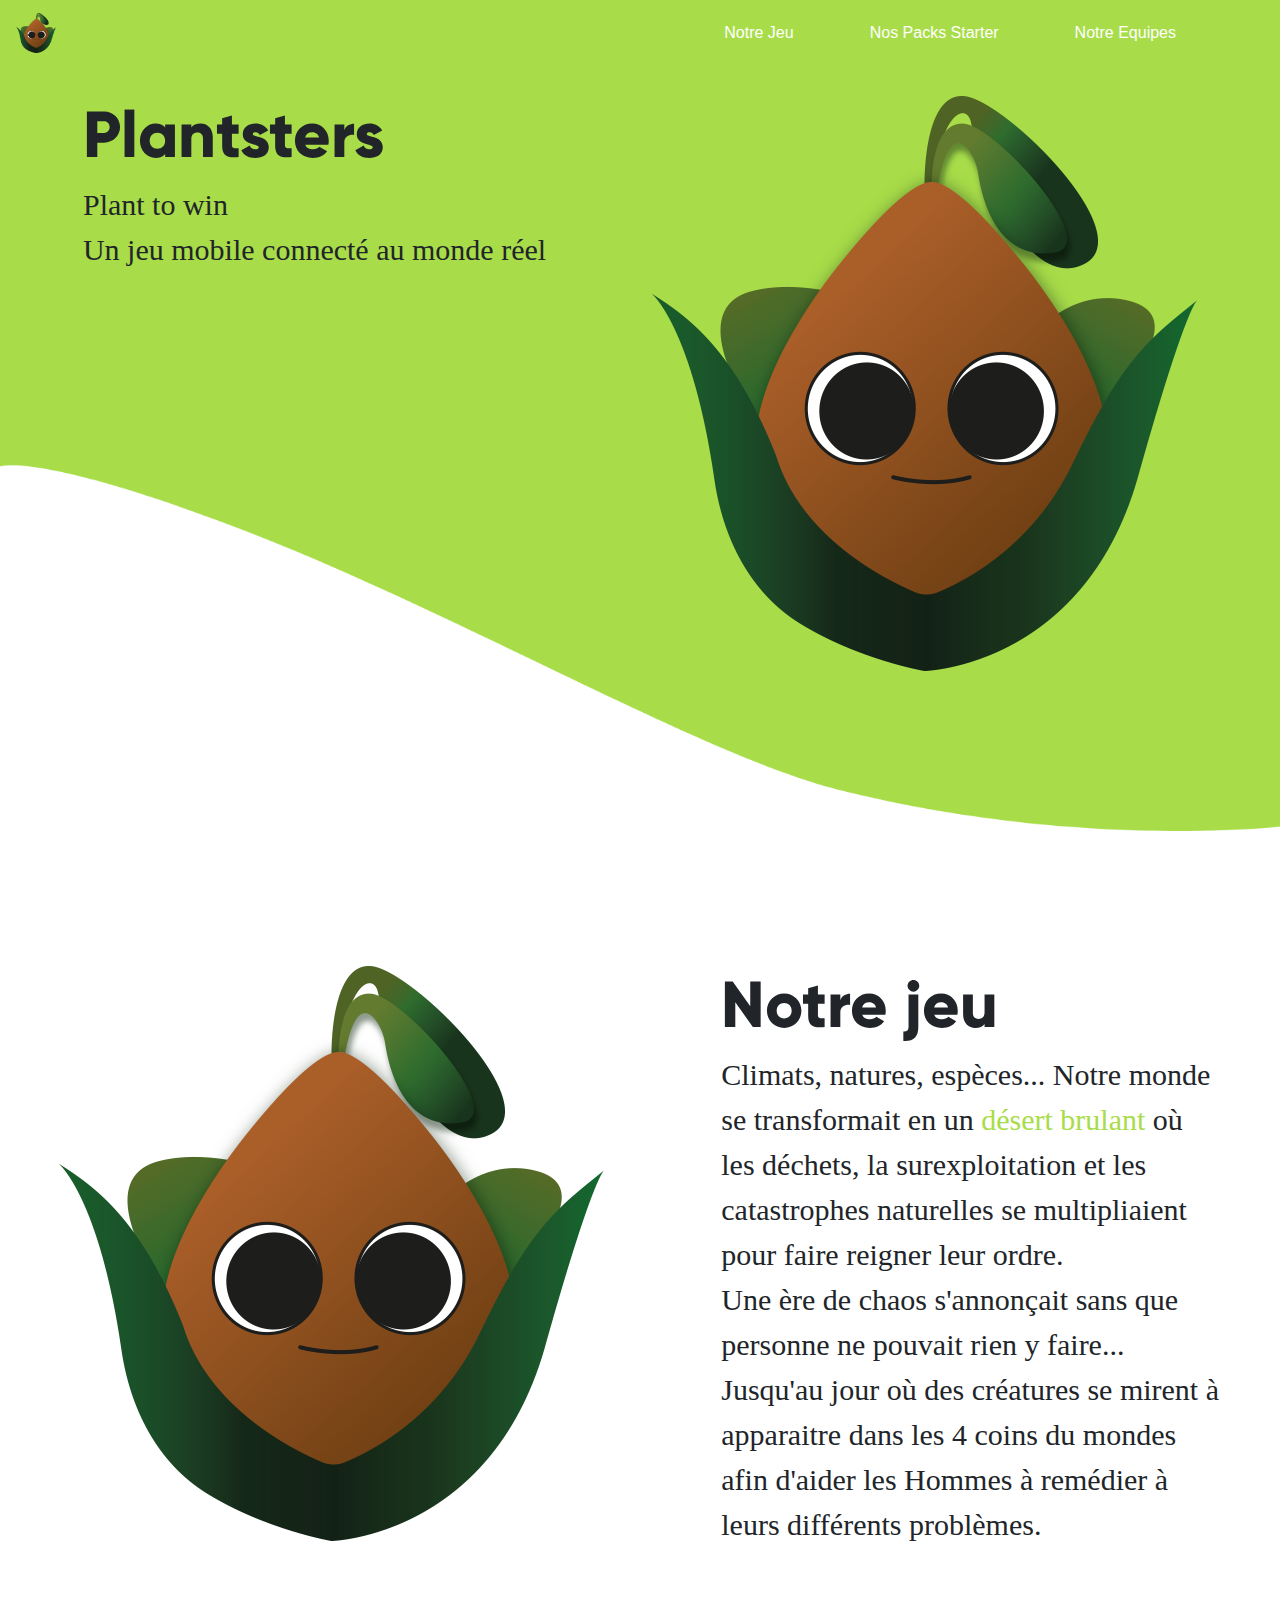
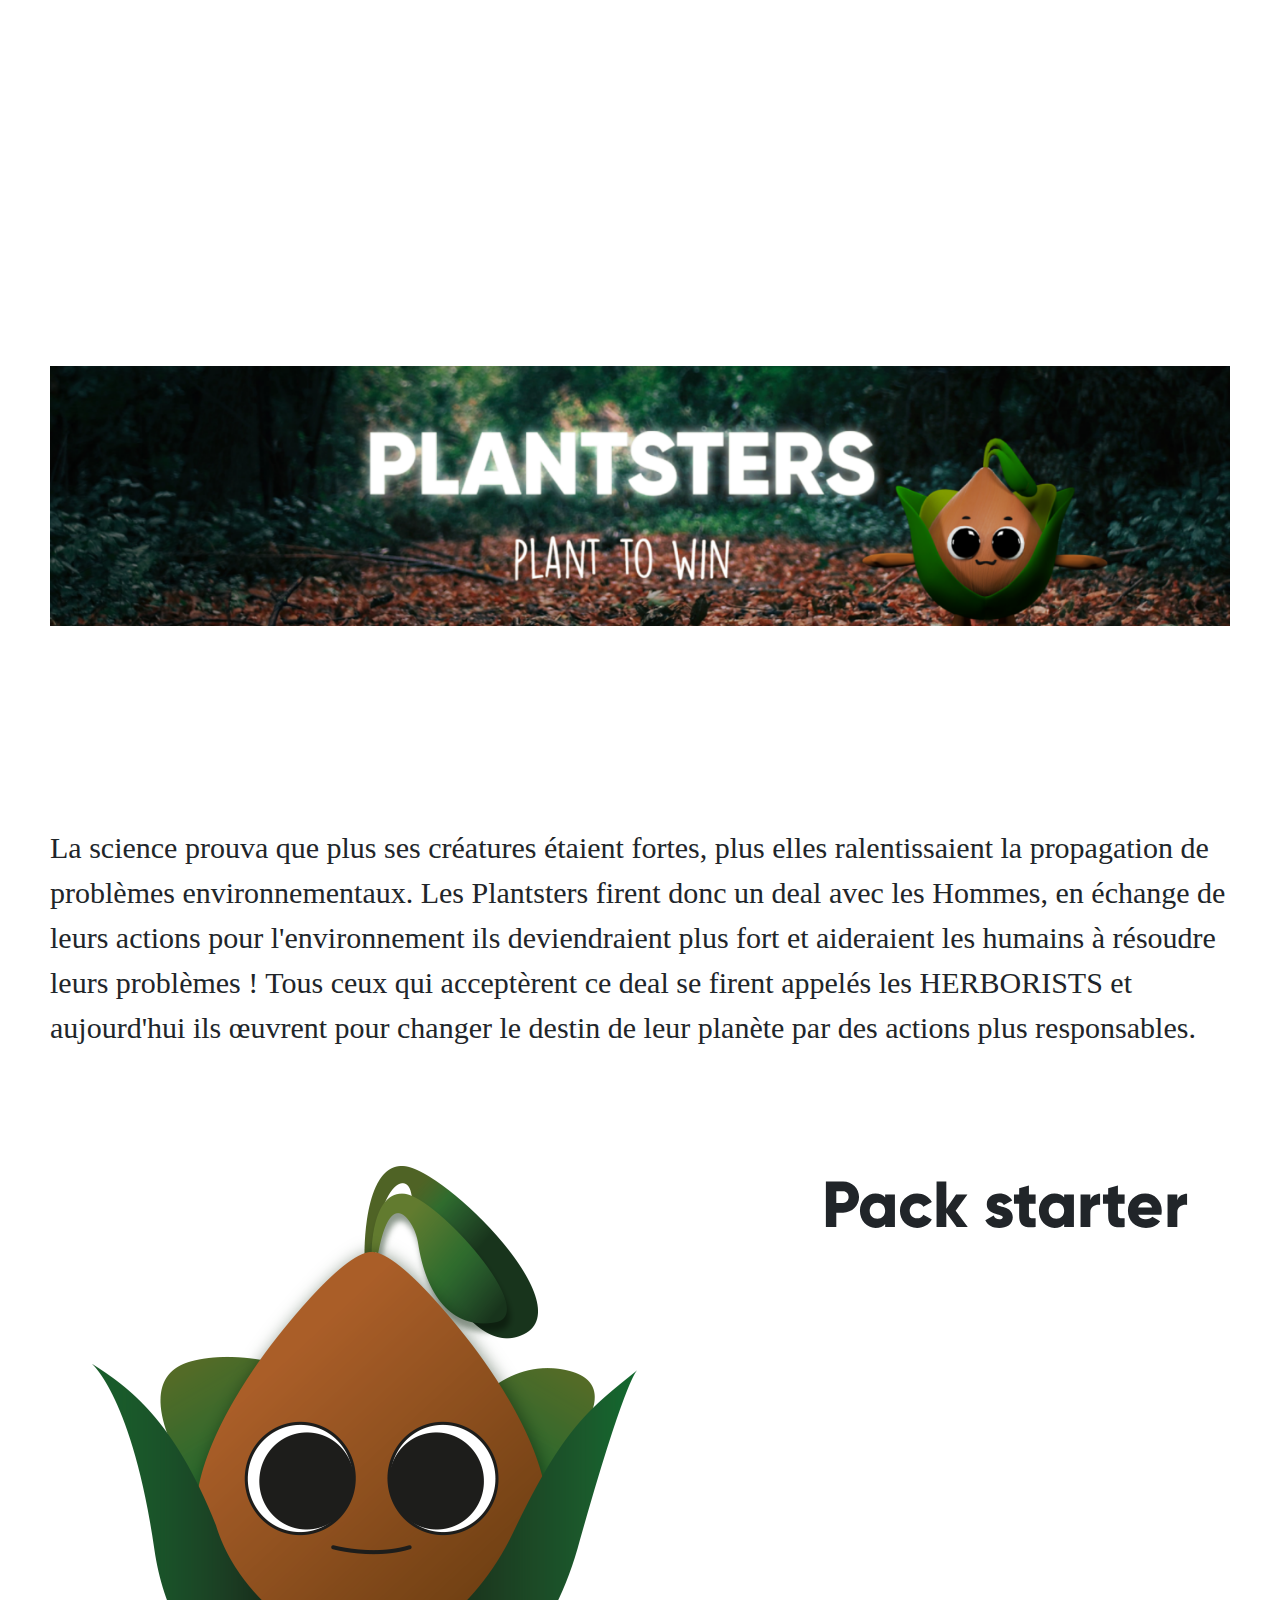
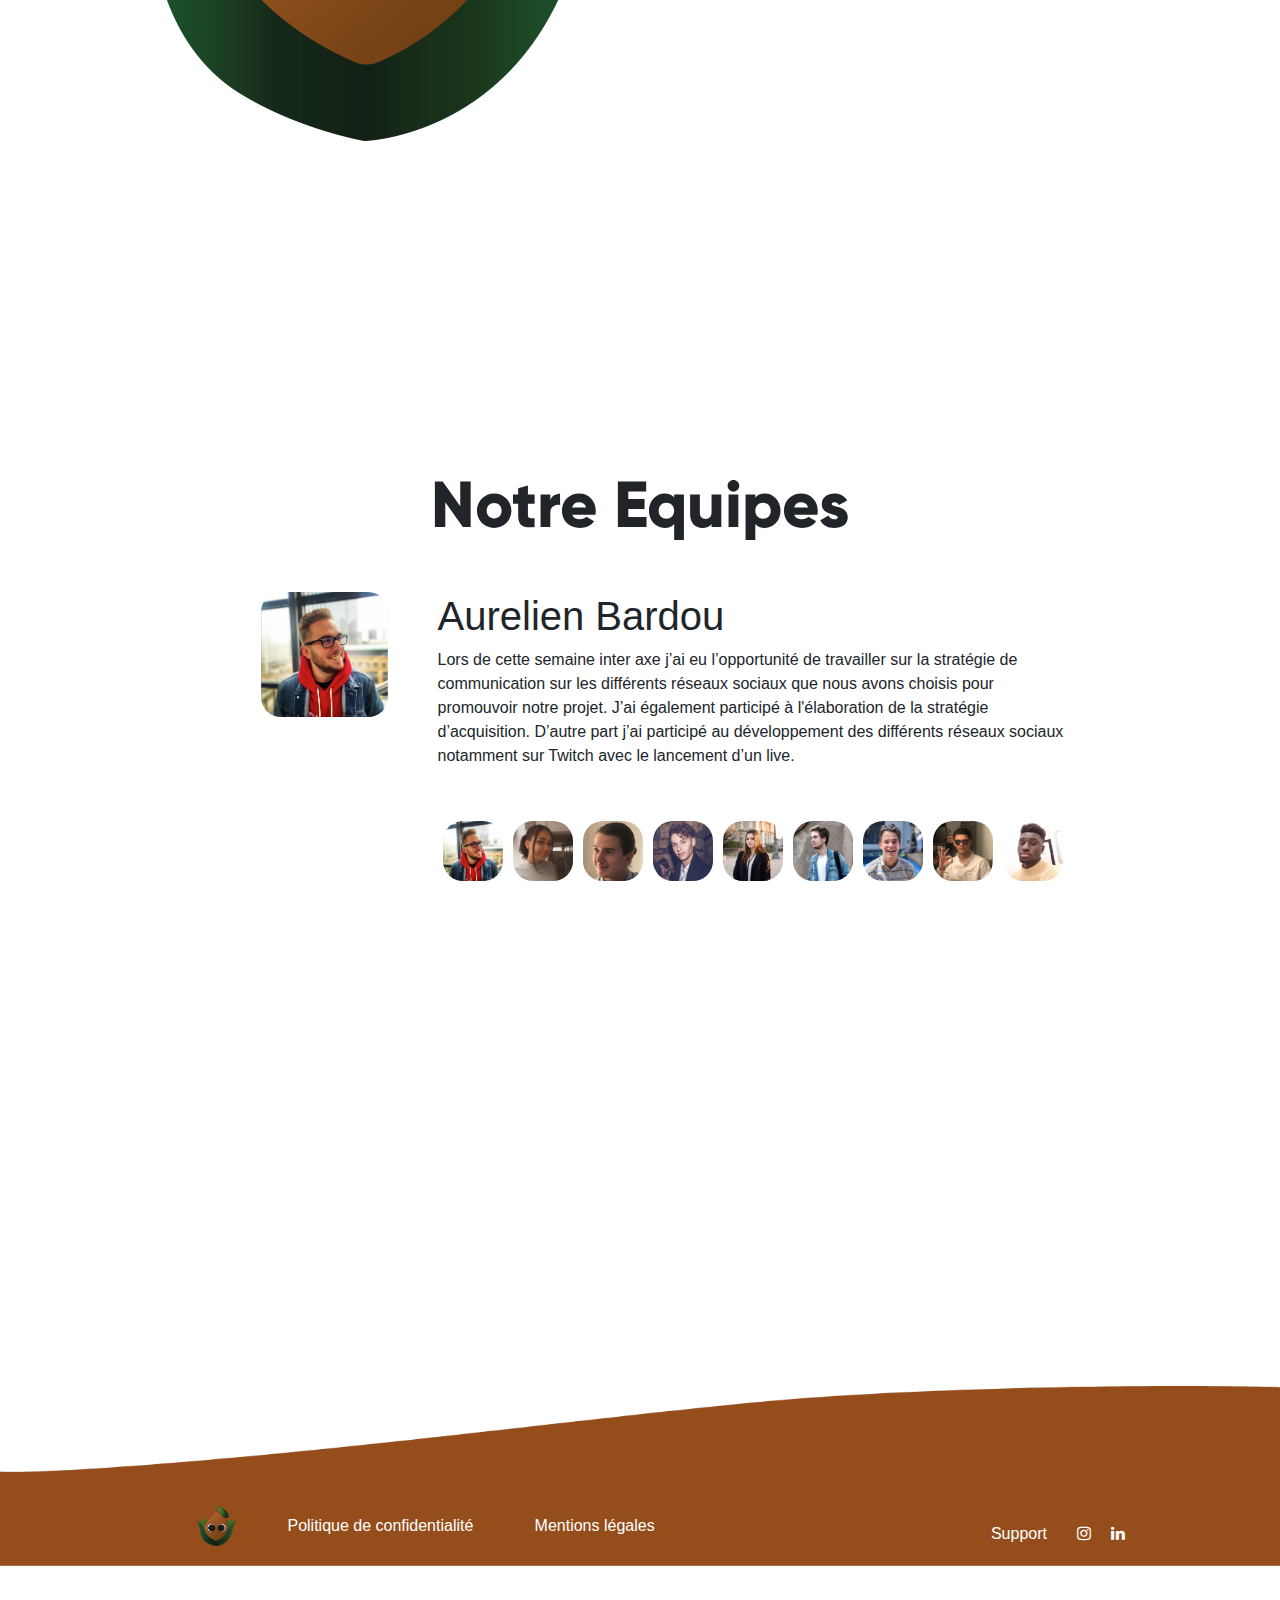
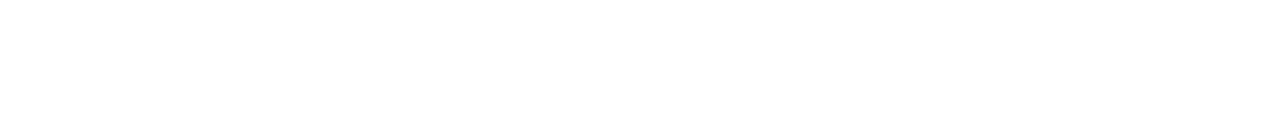
==== commit 6c301675: "favicon" ====
--- a/index.html
+++ b/index.html
@@ -6,6 +6,7 @@
     <meta http-equiv="X-UA-Compatible" content="ie=edge" />
     <title>Document</title>
     <link href="style.css" rel="stylesheet" />
+
     <link
       rel="stylesheet"
       href="./assets/font-awesome/css/font-awesome.min.css"
--- a/style.css
+++ b/style.css
@@ -5,20 +5,22 @@
 } */
 
 @font-face {
-    font-family: "Gilroy-ExtraBold";
-    src: url("assets/fonts/Gilroy-ExtraBold.otf");
+  font-family: "Gilroy-ExtraBold";
+  src: url("assets/fonts/Gilroy-ExtraBold.otf");
 }
 
 #title {
   font-family: "Gilroy-ExtraBold";
-
+}
+.image {
+  height: 70vh;
+  border-radius: 2px;
 }
 
 .profil-container img {
   width: 60px;
   height: 60px;
   border-radius: 20px;
-  
 }
 
 .description-part {
@@ -59,6 +61,25 @@
   font-family: "Gilroy-Light";
   font-size: 30px;
 }
+.form {
+  position: absolute;
+  top: 60vh;
+  left: 3vw;
+}
+.colForm {
+  display: flex;
+  flex-direction: column;
+  align-items: center;
+}
+input {
+  width: 90%;
+}
+
+.btn {
+  margin-top: 20px;
+  background-color: #a8dd49;
+  color: white;
+}
 .padding30 {
   padding: 30px;
 }
@@ -77,6 +98,7 @@
   background-position: top;
   background-size: 100% 85%;
   background-repeat: no-repeat;
+  position: relative;
 }
 .bgColorGreen {
   background-color: #a8dd49;
@@ -105,14 +127,16 @@
   
 }
 
-.carousel-inner img  {
+.carousel-inner img {
   border-radius: 20px;
   min-width: 30px;
   min-height: 30px;
 }
 
 .flexRow {
-  height: 20vh;
+  min-height: 200px;
+  padding: 20px 0;
+  width: 100%;
   display: flex;
   justify-content: space-evenly;
   flex-grow: 1;
@@ -127,11 +151,20 @@
 .gauche {
   display: flex;
   justify-content: space-evenly;
+  align-items: center;
   flex-grow: 0.5;
+  padding: 0 100px;
+}
+
+.gauche p,
+.droit p {
+  margin: 0 10px;
 }
 .droit {
   display: flex;
   justify-content: space-evenly;
+  align-items: center;
+  padding: 0 100px;
 }
 .item {
   padding-left: 20px;
@@ -146,6 +179,9 @@
   color: white;
 }
 
+.tofooter {
+  height: 50vh;
+}
 
 /* i {
   font-size: 24px;
@@ -158,3 +194,44 @@
   font-family: "Gilroy-Bold";
   src: url("./assets/fonts/Gilroy-ExtraBold.otf");
 }
+
+@media screen and (max-width: 640px) {
+  .flexContainerRow {
+    height: auto;
+    flex-direction: column-reverse;
+    align-items: baseline;
+    margin-bottom: 200px;
+    padding: 0 20px;
+  }
+  .image2 {
+    width: 100%;
+  }
+  .gauche {
+    display: none;
+  }
+  .form {
+    position: static;
+  }
+  .image {
+    height: auto;
+    width: 100%;
+  }
+  .gauche,
+  .droit {
+    padding: 0;
+  }
+  .text {
+    font-size: 20px;
+  }
+  .title {
+    font-size: 30px;
+  }
+}
+
+.error{
+  color: red;
+}
+
+.reussir{
+  color: green;
+}
